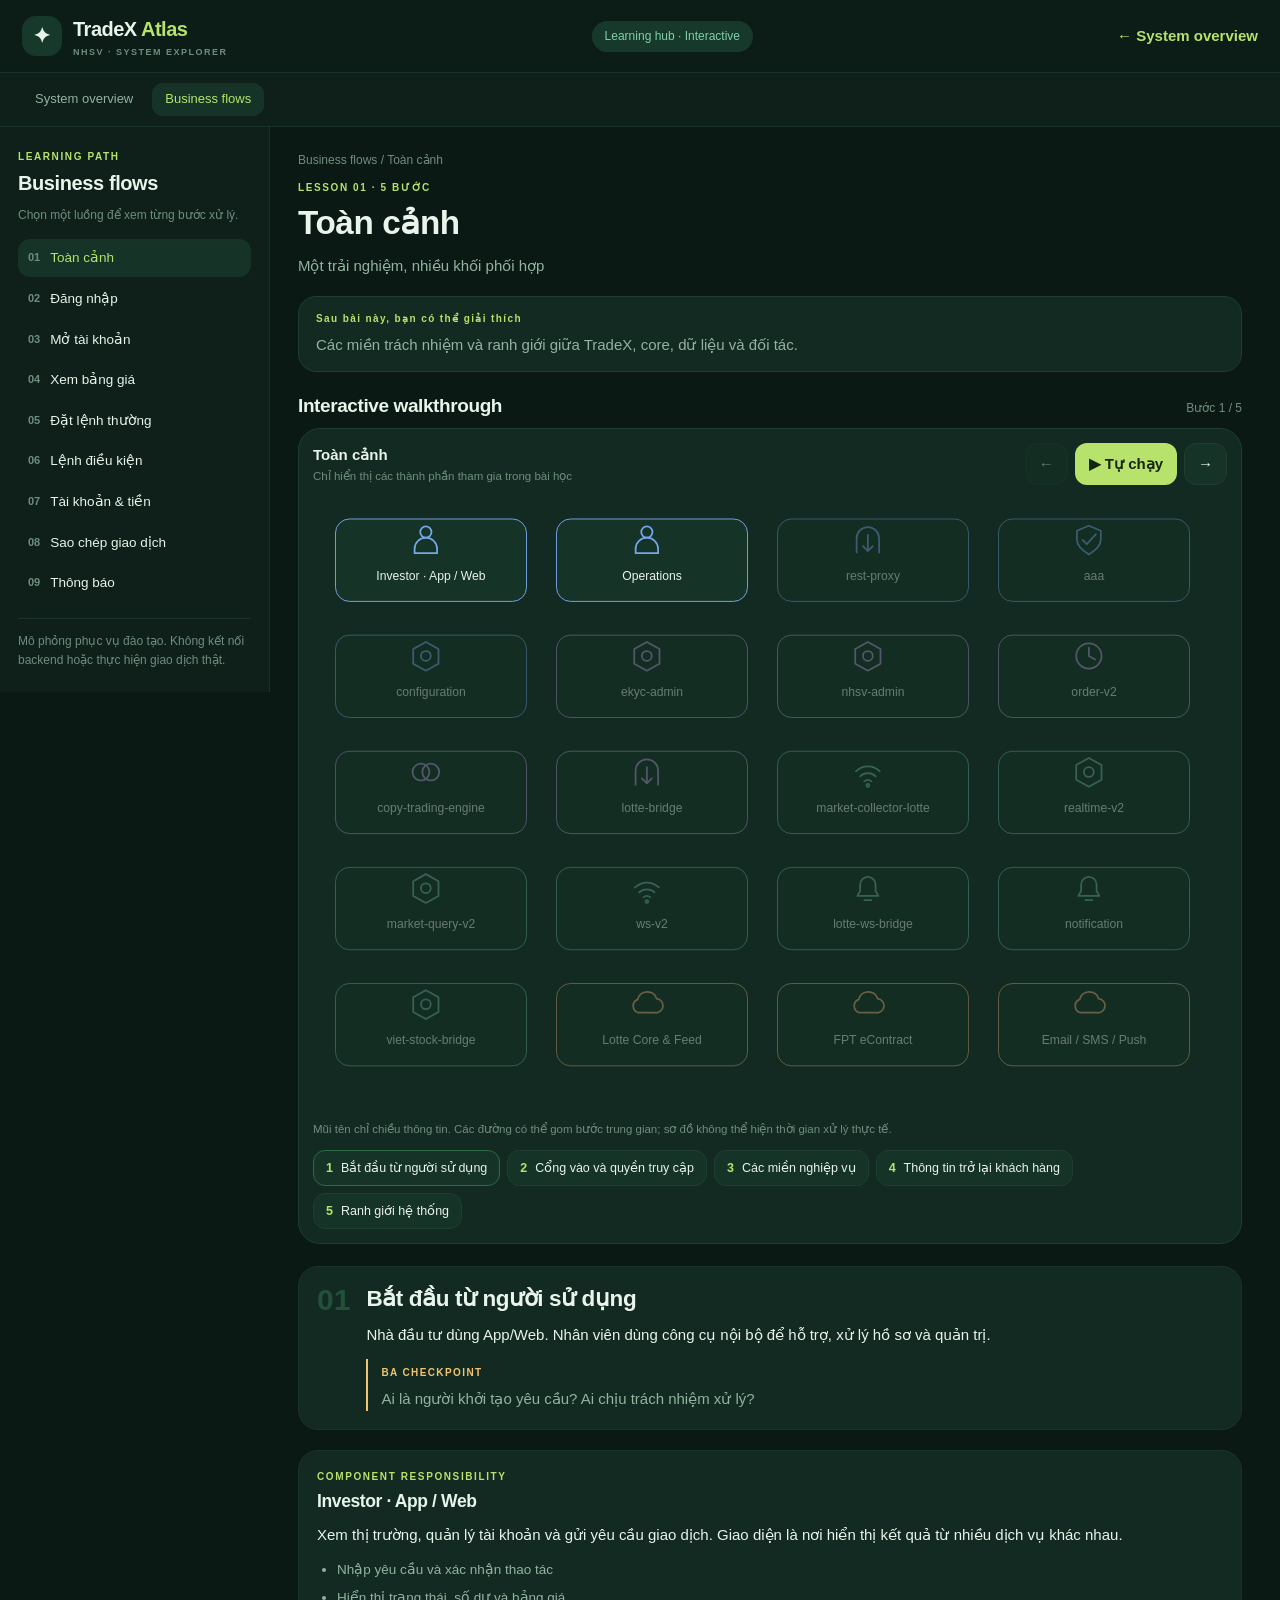
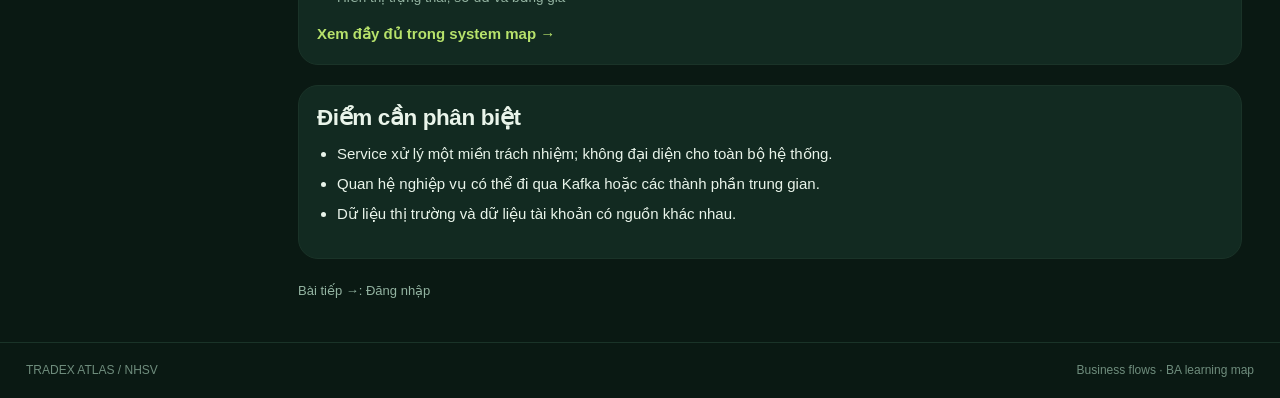
==== lessons.html @ 6ee595c9 "Remove internal source paths from public Atlas" ====
<!doctype html>
<html lang="vi"><head><meta charset="utf-8"><meta name="viewport" content="width=device-width,initial-scale=1"><meta name="description" content="Các bài học tương tác về luồng nghiệp vụ TradeX dành cho BA."><meta http-equiv="Content-Security-Policy" content="default-src 'self' data: blob:; script-src 'self'; style-src 'self' 'unsafe-inline'; connect-src 'none'; object-src 'none'; base-uri 'self'"><title>TradeX Atlas · Business flows</title><link rel="stylesheet" href="style.css?v=20260917-4"></head>
<body class="lesson-page">
<header><a class="brand" href="index.html"><span class="brand-icon" aria-hidden="true">✦</span><span>TradeX <strong>Atlas</strong><small>NHSV · SYSTEM EXPLORER</small></span></a><span class="local-badge">Learning hub · Interactive</span><a class="lesson-link" href="index.html">← System overview</a></header>
<nav class="page-nav" aria-label="Điều hướng chính"><a href="index.html">System overview</a><a href="lessons.html" aria-current="page">Business flows</a></nav>
<div class="learning-layout">
<aside class="lesson-sidebar"><p class="eyebrow">LEARNING PATH</p><h2>Business flows</h2><p class="sidebar-description">Chọn một luồng để xem từng bước xử lý.</p><nav id="lesson-nav" aria-label="Danh sách bài học"></nav><div class="sidebar-note">Mô phỏng phục vụ đào tạo. Không kết nối backend hoặc thực hiện giao dịch thật.</div></aside>
<main class="lesson-main">
<div class="lesson-breadcrumb" id="lesson-breadcrumb"></div><p class="eyebrow" id="lesson-number"></p><h1 id="lesson-title"></h1><p class="lesson-intro" id="lesson-intro"></p>
<section class="learning-goal"><strong>Sau bài này, bạn có thể giải thích</strong><p id="learning-goal"></p></section>
<div class="lesson-section-heading"><h2>Interactive walkthrough</h2><span id="lesson-progress"></span></div>
<section class="lesson-simulator"><div class="sim-toolbar"><div><strong id="sim-title"></strong><small>Chỉ hiển thị các thành phần tham gia trong bài học</small></div><div class="play-controls"><button id="lesson-prev" aria-label="Bước trước">←</button><button id="lesson-play" class="primary">▶ Tự chạy</button><button id="lesson-next" aria-label="Bước tiếp">→</button></div></div><div class="lesson-diagram" id="lesson-diagram" aria-label="Sơ đồ luồng nghiệp vụ"></div><p class="diagram-note">Mũi tên chỉ chiều thông tin. Các đường có thể gom bước trung gian; sơ đồ không thể hiện thời gian xử lý thực tế.</p><div id="lesson-steps" class="lesson-step-tabs" aria-label="Các bước xử lý"></div></section>
<section class="lesson-explanation" aria-live="polite"><span id="lesson-step-number"></span><div><h2 id="lesson-step-title"></h2><p id="lesson-step-body"></p><div class="ba-note"><span>BA CHECKPOINT</span><p id="lesson-step-question"></p></div></div></section>
<section id="lesson-component" class="lesson-component" aria-live="polite"><h3>Thành phần trong bước này</h3><p>Chọn một thành phần trên sơ đồ để xem trách nhiệm.</p></section>
<section id="market-reference" class="market-reference" hidden></section>
<section class="lesson-keypoints"><h2>Điểm cần phân biệt</h2><ul id="lesson-keypoints"></ul></section>
<div class="lesson-pagination"><a id="previous-lesson"></a><a id="next-lesson"></a></div>
</main></div><footer><span>TRADEX ATLAS / NHSV</span><span>Business flows · BA learning map</span></footer><script src="lessons.bundle.js?v=20260917-4"></script></body></html>
---- style.css ----
@charset "UTF-8";
/* TradeX Atlas — forest-island theme. Dark canvas, cute pastel props, one accent. */
:root{
 color-scheme:dark;
 --bg:#0a1913;--bg-soft:#0e2019;--panel:#122a21;--panel-2:#163327;--sea:#0e2a26;
 --line:#1f3d31;--line-soft:#1a3328;--text:#e9f4ea;--muted:#93b3a1;--dim:#6f8d7d;
 --accent:#b7e26b;--accent-ink:#14240f;--mint:#7fd0a5;--sky:#77b6e8;--warm:#f3c46f;--berry:#ef9bb4;
 --radius:18px;--shadow:0 18px 40px #02100a66;--rail:288px;--notes:372px;
}
*{box-sizing:border-box}
html,body{min-height:100%}
body{margin:0;background:var(--bg);color:var(--text);font:15px/1.6 ui-rounded,"SF Pro Rounded",-apple-system,BlinkMacSystemFont,"Segoe UI",sans-serif}
h1,h2,h3,h4{margin:0 0 10px;letter-spacing:-.4px;line-height:1.25}
h1{font-size:clamp(26px,2.6vw,38px);font-weight:700}
p{margin:0 0 12px}
ul,ol{margin:0 0 14px;padding-left:20px}li{margin-bottom:6px}
a{color:var(--accent);text-decoration:none}a:hover{text-decoration:underline}
code{font-family:ui-monospace,SFMono-Regular,Menlo,monospace;font-size:12px;color:var(--mint)}
small{font-size:12px}
button,input,select{font:inherit}
button{color:var(--text);background:var(--panel-2);border:1px solid var(--line);border-radius:12px;padding:8px 13px;cursor:pointer;transition:background .16s,border-color .16s,transform .16s}
button:hover:not(:disabled){background:#1d4131;border-color:#2f5c45}
button:disabled{opacity:.38;cursor:default}
button.primary{background:var(--accent);color:var(--accent-ink);border-color:transparent;font-weight:600}
button.primary:hover:not(:disabled){background:#c8ec84}
:focus-visible{outline:2px solid var(--accent);outline-offset:2px}
.eyebrow{color:var(--accent);font-size:10px;font-weight:700;letter-spacing:1.6px;margin:0 0 6px}
.tiny{font-size:12px;color:var(--dim)}
.live-dot{width:7px;height:7px;border-radius:50%;background:var(--accent);box-shadow:0 0 0 4px #b7e26b22;display:inline-block}

/* header */
header{display:flex;align-items:center;justify-content:space-between;gap:18px;padding:13px 22px;border-bottom:1px solid var(--line-soft);background:#0b1d16;position:sticky;top:0;z-index:40}
.brand{display:flex;align-items:center;gap:11px;color:var(--text);font-size:20px;font-weight:700;letter-spacing:-.5px}
.brand:hover{text-decoration:none}
.brand strong{color:var(--accent);font-weight:700}
.brand small{display:block;font-size:9px;letter-spacing:1.5px;color:var(--dim);font-weight:600}
.brand-icon{display:grid;place-items:center;width:40px;height:40px;border-radius:14px;background:#17392b;font-size:21px}
.page-chip{display:flex;align-items:center;gap:8px;font-size:13px;color:var(--muted);background:var(--panel);border:1px solid var(--line-soft);padding:6px 14px;border-radius:30px}
.header-actions{display:flex;align-items:center;gap:9px}
.header-actions .ghost{font-size:13px;color:var(--muted);border:1px solid var(--line);border-radius:11px;padding:7px 12px}
.header-actions .ghost:hover{color:var(--text);background:var(--panel);text-decoration:none}
.local-badge{font-size:12px;padding:6px 13px;border-radius:30px;background:#17392b;color:var(--mint)}
header button{font-size:13px}

/* three column tour */
.tour{display:grid;grid-template-columns:var(--rail) minmax(0,1fr) var(--notes);align-items:start;min-height:calc(100vh - 67px)}
.rail{position:sticky;top:67px;max-height:calc(100vh - 67px);overflow:auto;padding:20px 16px 26px;border-right:1px solid var(--line-soft);background:var(--bg-soft)}
.rail-head{display:flex;align-items:baseline;justify-content:space-between;margin-bottom:14px}
.rail-head span{font-size:11px;color:var(--dim);letter-spacing:1px}
.rail-chapter{margin-bottom:18px}
.rail-chapter h3{font-size:11px;letter-spacing:1.2px;color:var(--dim);text-transform:uppercase;margin:0 0 8px 4px}
.rail-item{display:flex;gap:11px;align-items:center;width:100%;text-align:left;background:none;border:1px solid transparent;border-radius:14px;padding:9px 10px;margin-bottom:3px}
.rail-item:hover{background:var(--panel)}
.rail-item[aria-current=page]{background:var(--panel-2);border-color:#2d6a44}
.rail-num{display:grid;place-items:center;width:28px;height:28px;flex:none;border-radius:10px;background:#16332a;color:var(--muted);font-size:12px;font-weight:700}
.rail-item[aria-current=page] .rail-num{background:var(--accent);color:var(--accent-ink)}
.rail-text b{display:block;font-size:14px;font-weight:600}
.rail-text small{color:var(--dim);font-size:11px}
.rail-note{font-size:11.5px;color:var(--dim);border-top:1px solid var(--line-soft);padding-top:14px;margin:18px 4px 0}

.stage{padding:22px 26px 40px;min-width:0}
.crumb{display:flex;gap:8px;align-items:center;font-size:12px;color:var(--muted);margin-bottom:12px}
.crumb span{color:var(--dim)}
.stage-intro{color:var(--muted);max-width:74ch;margin-bottom:18px}

/* viewport */
.viewport{position:relative;border:1px solid var(--line);border-radius:26px;background:var(--sea);overflow:hidden;box-shadow:var(--shadow)}
.viewport-top{position:absolute;inset:0 0 auto;z-index:8;display:flex;align-items:center;justify-content:space-between;gap:12px;padding:12px 14px;background:linear-gradient(#0a1913cc,#0a191300);pointer-events:none}
.viewport-top>div{display:flex;align-items:center;gap:9px;font-size:11px;letter-spacing:1.2px;color:var(--muted)}
.viewport-top strong{font-size:11px;letter-spacing:1.4px}
.viewport-top small{letter-spacing:0;color:var(--dim);text-transform:none}
.view-controls{display:flex;gap:6px;pointer-events:auto}
.view-controls button{background:#0f2a1fcc;backdrop-filter:blur(6px);font-size:13px;padding:7px 11px}
#three-host{position:relative;width:100%;height:clamp(430px,58vh,680px)}
#three-host canvas{display:block;width:100%;height:100%;cursor:grab}
#three-host canvas:active{cursor:grabbing}
.viewport.flat #three-host{display:none}
.viewport-foot{position:absolute;inset:auto 0 0;z-index:8;display:flex;align-items:center;gap:14px;padding:12px 14px;background:linear-gradient(#0a191300,#0a1913dd)}
.viewport-foot small{color:var(--muted);flex:1}
.viewport-foot b{font-size:20px;font-weight:700;color:var(--accent);font-variant-numeric:tabular-nums}

/* floating map pins */
.pin-layer{position:absolute;inset:0;pointer-events:none;z-index:6}
.pin-layer.hidden{display:none}
.pin[hidden]{display:none}
.pin{position:absolute;top:0;left:0;pointer-events:auto;display:flex;align-items:center;gap:7px;background:#0d241bef;border:1px solid #2b5741;border-radius:30px;padding:3px 10px 3px 3px;font-size:11.5px;line-height:1.3;white-space:nowrap;box-shadow:0 6px 16px #02100a66;transition:opacity .18s,transform .12s}
.pin:hover{background:#17402e;border-color:var(--accent)}
.pin i{display:grid;place-items:center;width:19px;height:19px;border-radius:50%;background:#20503a;color:var(--accent);font-style:normal;font-size:11px;font-weight:700}
.pin span{font-weight:600}
.pin small{color:var(--dim);font-size:10.5px}
.pin.dim{opacity:.62;padding:3px}
.pin.dim span,.pin.dim small{display:none}
.pin.dim:hover{opacity:1;padding:3px 10px 3px 3px}
.pin.dim:hover span{display:inline}
.pin.link{padding:2px 10px 2px 3px;font-size:11.5px;background:#16402bf2;border-color:var(--accent);color:#e6f7c9}
.pin.link i{width:17px;height:17px;font-size:11px;background:var(--accent);color:var(--accent-ink)}
.pin.link span{font-weight:500}
.pin.active i{background:var(--accent);color:var(--accent-ink)}
.pin.selected{border-color:var(--accent);background:#1d4a33;box-shadow:0 0 0 3px #b7e26b33}

/* legend + config */
.legend{display:flex;flex-wrap:wrap;gap:8px;margin:14px 0 18px}
.legend-chip{display:flex;align-items:center;gap:8px;border-radius:30px;padding:5px 13px 5px 5px;font-size:12.5px;background:var(--panel);border-color:var(--line-soft);opacity:.5}
.legend-chip i{display:grid;place-items:center;width:20px;height:20px;border-radius:50%;background:var(--tint,#2b5741);color:#0b1d16;font-style:normal;font-size:11px;font-weight:700}
.legend-chip.on{opacity:1}
.legend-chip.selected{border-color:var(--accent);box-shadow:0 0 0 2px #b7e26b2e}
.legend-group{display:flex;align-items:center;gap:8px;font-size:12.5px;color:var(--muted)}
.legend-group::before{content:"";width:9px;height:9px;border-radius:3px;background:var(--tint)}
.config{border:1px solid var(--line-soft);border-radius:20px;padding:15px 18px;background:var(--panel)}
.config h2{font-size:13px;letter-spacing:.4px;color:var(--muted);margin-bottom:12px}
.config-grid{display:flex;flex-wrap:wrap;gap:12px 26px;align-items:center}
.switch{display:flex;align-items:center;gap:9px;font-size:13px;color:var(--muted);cursor:pointer}
.switch input{appearance:none;width:38px;height:21px;border-radius:30px;background:#1e3a2d;border:1px solid var(--line);position:relative;cursor:pointer;transition:background .18s}
.switch input::after{content:"";position:absolute;top:2px;left:2px;width:15px;height:15px;border-radius:50%;background:var(--dim);transition:transform .18s,background .18s}
.switch input:checked{background:#2d6a44;border-color:#3d8557}
.switch input:checked::after{transform:translateX(17px);background:var(--accent)}
.slider{display:flex;align-items:center;gap:11px;font-size:13px;color:var(--muted)}
input[type=range]{appearance:none;width:130px;height:4px;border-radius:4px;background:#1e3a2d}
input[type=range]::-webkit-slider-thumb{appearance:none;width:15px;height:15px;border-radius:50%;background:var(--accent);cursor:pointer}
input[type=range]::-moz-range-thumb{width:15px;height:15px;border:0;border-radius:50%;background:var(--accent);cursor:pointer}
.map-caption{font-size:12px;color:var(--dim);margin:14px 2px 18px}

/* 2D fallback */
.flat-map{display:none;gap:10px;flex-wrap:wrap;padding:22px}
.viewport.flat .flat-map{display:flex}
.flat-card{display:flex;flex-direction:column;align-items:flex-start;gap:2px;width:210px;text-align:left;border-radius:16px;padding:12px 14px;background:var(--panel);opacity:.55}
.flat-card.on{opacity:1;border-color:var(--tint,var(--accent))}
.flat-card i{font-style:normal;font-size:11px;font-weight:700;color:var(--accent)}
.flat-card b{font-size:14px}
.flat-card small{color:var(--dim)}

/* notes panel */
.notes{position:sticky;top:67px;max-height:calc(100vh - 67px);display:flex;flex-direction:column;border-left:1px solid var(--line-soft);background:var(--bg-soft)}
.notes-head{display:flex;align-items:center;gap:12px;padding:18px 20px 14px}
.notes-avatar{display:grid;place-items:center;width:44px;height:44px;border-radius:16px;background:#17392b;font-size:23px}
.notes-head h2{font-size:19px;margin:0}
.note-tabs{display:flex;gap:4px;padding:0 16px;border-bottom:1px solid var(--line-soft)}
.note-tabs button{background:none;border:0;border-bottom:2px solid transparent;border-radius:0;color:var(--muted);font-size:13px;padding:9px 11px}
.note-tabs button[aria-selected=true]{color:var(--accent);border-bottom-color:var(--accent)}
.note-body{overflow:auto;padding:18px 20px 34px;font-size:14px}
.note-body h3{font-size:18px}
.note-body h4{font-size:12px;letter-spacing:1px;text-transform:uppercase;color:var(--dim);margin:18px 0 7px}
.note-body p{color:#cfe2d4}
.note-block h3{margin-top:4px}
.note-list{list-style:none;padding:0}
.note-list li{padding:9px 12px;border-radius:12px;background:var(--panel);font-size:13px;color:var(--muted)}
.note-steps{display:flex;align-items:center;gap:6px;margin-bottom:16px;flex-wrap:wrap}
.note-step{width:32px;padding:5px 0;text-align:center;font-size:12px;font-weight:700;border-radius:9px;background:var(--panel);color:var(--dim)}
.note-step.on{background:var(--accent);color:var(--accent-ink);border-color:transparent}
.note-steps-label{font-size:11px;color:var(--dim);margin-left:auto;letter-spacing:.6px}
.your-turn{border:1px solid #2f5c45;background:#132f23;border-radius:16px;padding:13px 15px;margin:16px 0}
.your-turn span{display:block;font-size:10px;letter-spacing:1.4px;color:var(--accent);font-weight:700;margin-bottom:6px}
.your-turn p{margin:0;color:#dff0e2}
.takeaway{border-top:1px solid var(--line-soft);margin-top:20px;padding-top:14px}
.takeaway span{display:block;font-size:10px;letter-spacing:1.4px;color:var(--mint);font-weight:700;margin-bottom:6px}
.takeaway p{margin:0;font-size:13px;color:var(--muted)}
.note-actions{display:flex;align-items:center;gap:10px;margin:16px 0}
.note-actions span{font-size:12px;color:var(--dim);margin-left:auto}
.note-actions button{font-size:13px}
.inspect-head{display:flex;gap:12px;align-items:flex-start;margin-bottom:14px}
.inspect-icon{display:grid;place-items:center;width:44px;height:44px;flex:none;border-radius:15px;background:var(--panel-2);color:var(--tint,var(--accent));font-size:21px;border:1px solid var(--line)}
.inspect-head small{font-size:10px;letter-spacing:1.3px;color:var(--dim);text-transform:uppercase}
.inspect-head h3{margin:2px 0 3px}
.boundary{border-left:2px solid var(--warm);padding-left:12px;color:var(--muted)!important;font-size:13px}
.relation{display:block;width:100%;text-align:left;margin-bottom:7px;padding:9px 12px;border-radius:13px;background:var(--panel)}
.relation b{display:block;font-size:13px;font-weight:600}
.relation small{color:var(--dim)}
.term{border:1px solid var(--line-soft);border-radius:14px;background:var(--panel);padding:10px 13px;margin-bottom:8px}
.term[open]{border-color:#2d6a44}
.term summary{cursor:pointer;list-style:none;display:flex;flex-direction:column;gap:3px}
.term summary::-webkit-details-marker{display:none}
.term summary b{font-size:14.5px;font-weight:600;color:var(--text)}
.term summary code{font-size:11.5px;color:var(--accent);background:#16332a;border-radius:6px;padding:1px 7px;align-self:flex-start}
.term summary span{font-size:13px;color:var(--muted)}
.term[open] summary span{color:var(--text)}
.term p{font-size:13px;margin:10px 0 8px}
.term p code{background:#16332a;border-radius:5px;padding:1px 5px;color:var(--mint)}
.check-list{list-style:none;padding:0;counter-reset:check}
.check-list li{counter-increment:check}
.check-list button{display:block;width:100%;text-align:left;padding:10px 13px;border-radius:13px;background:var(--panel);margin-bottom:7px}
.check-list b{display:block;font-size:13px}
.check-list b::before{content:counter(check) ". ";color:var(--accent)}
.check-list small{color:var(--dim)}
.partner-logo-card{display:grid;place-items:center;min-height:90px;margin:4px 0 14px;padding:14px;border:1px solid var(--line);border-radius:16px;background:#f7faf8}
.partner-logo-card img{display:block;max-width:100%;max-height:112px;object-fit:contain}

/* shared blocks */
.sources{border:1px solid var(--line-soft);border-radius:18px;background:var(--panel);padding:2px 18px;margin-bottom:18px}
.sources summary{cursor:pointer;padding:13px 0;font-size:13px;color:var(--muted)}
.source-grid{display:grid;grid-template-columns:repeat(auto-fit,minmax(230px,1fr));gap:20px;padding:6px 0 18px}
.source-grid h3{font-size:13px;color:var(--accent)}
.source-grid p{font-size:12.5px;color:var(--dim)}
footer{display:flex;justify-content:space-between;gap:16px;flex-wrap:wrap;padding:18px 26px;border-top:1px solid var(--line-soft);color:var(--dim);font-size:12px}
.no-script{padding:26px;color:var(--warm)}

/* lesson reader (lessons.html) */
.page-nav{display:flex;gap:6px;padding:10px 22px;border-bottom:1px solid var(--line-soft);background:var(--bg-soft)}
.page-nav a{font-size:13px;color:var(--muted);padding:6px 13px;border-radius:11px}
.page-nav a[aria-current=page]{background:var(--panel-2);color:var(--accent)}
.learning-layout{display:grid;grid-template-columns:270px minmax(0,1fr);gap:0;align-items:start}
.lesson-sidebar{position:sticky;top:67px;max-height:calc(100vh - 67px);overflow:auto;padding:22px 18px;border-right:1px solid var(--line-soft);background:var(--bg-soft)}
.lesson-sidebar h2{font-size:20px}
.sidebar-description,.sidebar-note{font-size:12px;color:var(--dim)}
.sidebar-note{border-top:1px solid var(--line-soft);padding-top:13px;margin-top:16px}
#lesson-nav{display:flex;flex-direction:column;gap:3px;margin:14px 0}
#lesson-nav a{display:flex;gap:10px;align-items:center;font-size:13.5px;color:var(--text);padding:8px 10px;border-radius:12px}
#lesson-nav a:hover{background:var(--panel);text-decoration:none}
#lesson-nav a[aria-current=page]{background:var(--panel-2);color:var(--accent)}
#lesson-nav span{font-size:11px;color:var(--dim);font-weight:700}
.lesson-main{padding:24px 28px 40px;max-width:1000px}
.lesson-breadcrumb{font-size:12px;color:var(--dim);margin-bottom:10px}
.lesson-intro{color:var(--muted);margin-bottom:18px}
.learning-goal{border:1px solid var(--line);border-radius:18px;background:var(--panel);padding:14px 17px;margin-bottom:22px}
.learning-goal strong{display:block;font-size:10px;letter-spacing:1.4px;color:var(--accent);margin-bottom:6px}
.learning-goal p{margin:0;color:var(--muted)}
.lesson-section-heading{display:flex;align-items:baseline;justify-content:space-between;gap:14px;margin-bottom:10px}
.lesson-section-heading h2{font-size:19px;margin:0}
.lesson-section-heading span{font-size:12px;color:var(--dim)}
.lesson-simulator{border:1px solid var(--line);border-radius:22px;background:var(--panel);padding:14px;margin-bottom:22px}
.sim-toolbar{display:flex;justify-content:space-between;align-items:center;gap:14px;margin-bottom:12px}
.sim-toolbar small{display:block;color:var(--dim);font-size:11.5px}
.play-controls{display:flex;gap:7px}
.lesson-diagram{overflow:auto;padding:6px 0}
.lesson-diagram svg{width:100%;height:auto}
.lesson-diagram text{fill:var(--text);font-size:13px;font-family:inherit}
.lesson-node rect{fill:var(--panel-2)}
.lesson-node.inactive{opacity:.4}
.lesson-node:hover rect{fill:#1d4131}
.lesson-edge{stroke:var(--accent);stroke-width:2.2;fill:none}
.diagram-note{font-size:11.5px;color:var(--dim)}
.lesson-step-tabs{display:flex;flex-wrap:wrap;gap:7px;margin-top:10px}
.lesson-step-tabs button{display:flex;gap:8px;align-items:center;font-size:12.5px;padding:7px 12px;border-radius:12px}
.lesson-step-tabs button span{color:var(--accent);font-weight:700}
.lesson-step-tabs button[aria-current=step]{background:var(--panel-2);border-color:#2d6a44}
.lesson-explanation{display:flex;gap:16px;border:1px solid var(--line-soft);border-radius:20px;background:var(--panel);padding:18px;margin-bottom:20px}
.lesson-explanation>span{font-size:30px;font-weight:700;color:#23503b;line-height:1}
.ba-note{border-left:2px solid var(--warm);padding-left:13px;margin-top:12px}
.ba-note span{font-size:10px;letter-spacing:1.4px;color:var(--warm);font-weight:700}
.ba-note p{margin:4px 0 0;color:var(--muted)}
.lesson-component,.lesson-keypoints{border:1px solid var(--line-soft);border-radius:20px;background:var(--panel);padding:18px;margin-bottom:20px}
.lesson-component ul{color:var(--muted);font-size:13.5px}
.lesson-link{display:inline-block;font-weight:600}
.lesson-pagination{display:flex;justify-content:space-between;gap:14px;margin-top:22px}
.lesson-pagination a{font-size:13px;color:var(--muted)}

/* market lesson — domain data components, deliberately separate from service nodes */
.market-map{display:grid;gap:12px;min-width:760px;padding:2px}
.market-lane{border:1px solid var(--line-soft);border-radius:18px;background:#0e211a;padding:12px}
.market-lane>header{position:static;display:flex;align-items:center;justify-content:space-between;padding:0 0 10px;border:0;background:none}
.market-lane>header strong{display:block;font-size:13px;color:var(--text)}
.market-lane>header small{display:block;font-size:10.5px;color:var(--dim);font-weight:400}
.market-lane>header>span{display:grid;place-items:center;width:25px;height:25px;border-radius:9px;background:#1b3b2e;color:var(--accent);font-size:11px;font-weight:700}
.market-card-grid{display:grid;grid-template-columns:repeat(5,minmax(132px,1fr));gap:8px}
.market-lane:nth-child(2) .market-card-grid{grid-template-columns:repeat(4,minmax(150px,1fr))}
.market-lane:nth-child(3) .market-card-grid{grid-template-columns:repeat(4,minmax(150px,1fr))}
.market-term-card{display:flex;align-items:center;gap:9px;min-height:64px;text-align:left;padding:8px 10px;border-radius:15px;background:#163027}
.market-term-card.active{opacity:1;border-color:#b7e26b;box-shadow:0 0 0 2px #b7e26b18,0 8px 24px #020f0966;transform:translateY(-1px)}
.market-term-card.inactive{opacity:.43;filter:saturate(.55)}
.market-term-card:hover{opacity:1;filter:none}
.market-term-icon{display:grid;place-items:center;width:38px;height:38px;flex:none;border-radius:13px;background:#f1f7de;color:#14240f;font-size:20px;box-shadow:inset 0 -2px 0 #bdd189}
.market-term-card:nth-child(3n+2) .market-term-icon{background:#e1f2ff;box-shadow:inset 0 -2px 0 #a8cde5}
.market-term-card:nth-child(3n) .market-term-icon{background:#ffe8ef;box-shadow:inset 0 -2px 0 #e9b6c7}
.market-term-card strong{display:block;font-size:12px;line-height:1.25}
.market-term-card small{display:block;margin-top:3px;color:var(--muted);font-size:10px;line-height:1.25}
.market-relations{display:flex;align-items:center;flex-wrap:wrap;gap:7px;border:1px dashed #2b5943;border-radius:16px;background:#11281f;padding:11px}
.market-relations>.eyebrow{width:100%;margin-bottom:1px}
.market-relation{display:flex;align-items:center;gap:7px;border-radius:30px;background:#18372a;padding:5px 9px;font-size:11px}
.market-relation span{font-weight:600}
.market-relation b{color:var(--accent)}
.market-relation small{border-left:1px solid #315743;padding-left:7px;color:var(--muted)}
.market-component-head{display:flex;align-items:center;gap:13px;margin-bottom:10px}
.market-component-head h3{margin:0;font-size:23px}
.market-component-icon{display:grid;place-items:center;width:58px;height:58px;flex:none;border-radius:19px;background:#f1f7de;color:#14240f;font-size:29px;box-shadow:inset 0 -3px 0 #bdd189}
.market-business-name{margin:2px 0 0;color:var(--mint);font-weight:600}
.system-names{display:flex;flex-wrap:wrap;gap:7px;margin:13px 0}
.system-name{display:flex;align-items:center;gap:7px;max-width:100%;border:1px solid #2a513f;border-radius:10px;background:#0d221a;padding:6px 9px}
.system-name small{color:var(--dim);font-size:9px;letter-spacing:.7px;text-transform:uppercase}
.system-name code{overflow-wrap:anywhere;color:#c8ec84}
.market-reference{border:1px solid var(--line-soft);border-radius:22px;background:var(--panel);padding:18px;margin-bottom:20px}
.market-reference[hidden]{display:none}
.market-reference-head{display:flex;justify-content:space-between;align-items:flex-start;gap:18px;margin-bottom:15px}
.market-reference-head p{color:var(--muted);margin-bottom:0}
.market-count{display:grid;place-items:center;width:52px;height:52px;flex:none;border-radius:18px;background:#e1f2ff;color:#163247;font-size:22px;font-weight:800;box-shadow:inset 0 -3px 0 #a8cde5}
.pipeline-context{border:1px solid #315642;border-radius:17px;background:#10271e;padding:13px;margin-bottom:16px}
.pipeline-context .pipeline-ingest,.pipeline-context .pipeline-branches>div>div{display:flex;align-items:center;flex-wrap:wrap;gap:7px;margin:7px 0}
.pipeline-context .pipeline-ingest span,.pipeline-context .pipeline-branches span{border-radius:10px;background:#1a392c;padding:5px 8px;font:600 10.5px/1.2 ui-monospace,SFMono-Regular,Menlo,monospace;color:var(--mint)}
.pipeline-context b{color:var(--accent)}
.pipeline-branches{display:grid;grid-template-columns:1fr 1fr;gap:8px;margin:10px 0}
.pipeline-branches>div{border-left:2px solid #315642;padding:7px 10px;background:#0d2119;border-radius:0 12px 12px 0}
.pipeline-branches em{font-size:9px;font-style:normal;font-weight:700;letter-spacing:1px;color:var(--warm)}
.pipeline-context>small{display:block;color:var(--dim);line-height:1.5}
.market-table-wrap{overflow:auto;border:1px solid var(--line-soft);border-radius:16px}
.market-table{width:100%;min-width:900px;border-collapse:collapse;font-size:12px;line-height:1.45}
.market-table th{position:sticky;top:0;z-index:1;text-align:left;background:#19382b;color:var(--muted);padding:10px;border-bottom:1px solid #315642;font-size:10px;letter-spacing:.5px;text-transform:uppercase}
.market-table td{vertical-align:top;padding:10px;border-bottom:1px solid var(--line-soft);color:var(--muted)}
.market-table tbody tr:last-child td{border-bottom:0}
.market-table tbody tr:hover{background:#173127}
.market-table td:nth-child(1){width:18%}.market-table td:nth-child(2){width:18%;color:var(--text);font-weight:600}.market-table td:nth-child(3){width:35%}.market-table td:nth-child(4){width:29%}
.market-table td>button{display:flex;align-items:center;gap:8px;border:0;background:none;padding:0;color:var(--text);text-align:left}
.market-table td>button:hover{background:none;color:var(--accent)}
.market-table td>button span{font-size:18px}
.system-names.compact{display:grid;margin:0}
.system-names.compact .system-name{display:grid;grid-template-columns:auto minmax(0,1fr);padding:4px 7px}
.system-names.compact code{font-size:10px}

@media (max-width:1400px){
 .tour{grid-template-columns:var(--rail) minmax(0,1fr)}
 .notes{position:static;max-height:none;grid-column:1/-1;border-left:0;border-top:1px solid var(--line-soft)}
 .note-body{max-height:none}
}
@media (max-width:1000px){
 .tour{grid-template-columns:1fr}
 .rail{position:static;max-height:none;border-right:0;border-bottom:1px solid var(--line-soft)}
 .rail-chapter{display:flex;flex-wrap:wrap;gap:6px}
 .rail-chapter h3{width:100%}
 .rail-item{width:auto}
 .learning-layout{grid-template-columns:1fr}
 .lesson-sidebar{position:static;max-height:none;border-right:0;border-bottom:1px solid var(--line-soft)}
 .stage,.lesson-main{padding:18px 16px 32px}
 header{flex-wrap:wrap;gap:10px}
 .page-chip{order:3;width:100%;justify-content:center}
}
@media (max-width:640px){
 .sim-toolbar{align-items:flex-start;flex-direction:column}
 .play-controls{width:100%}.play-controls button{flex:1}
 .lesson-explanation{align-items:flex-start}
 .market-reference{padding:14px}
 .market-reference-head{align-items:center}
 .pipeline-branches{grid-template-columns:1fr}
}
@media (prefers-reduced-motion:reduce){*{animation:none!important;transition:none!important}}
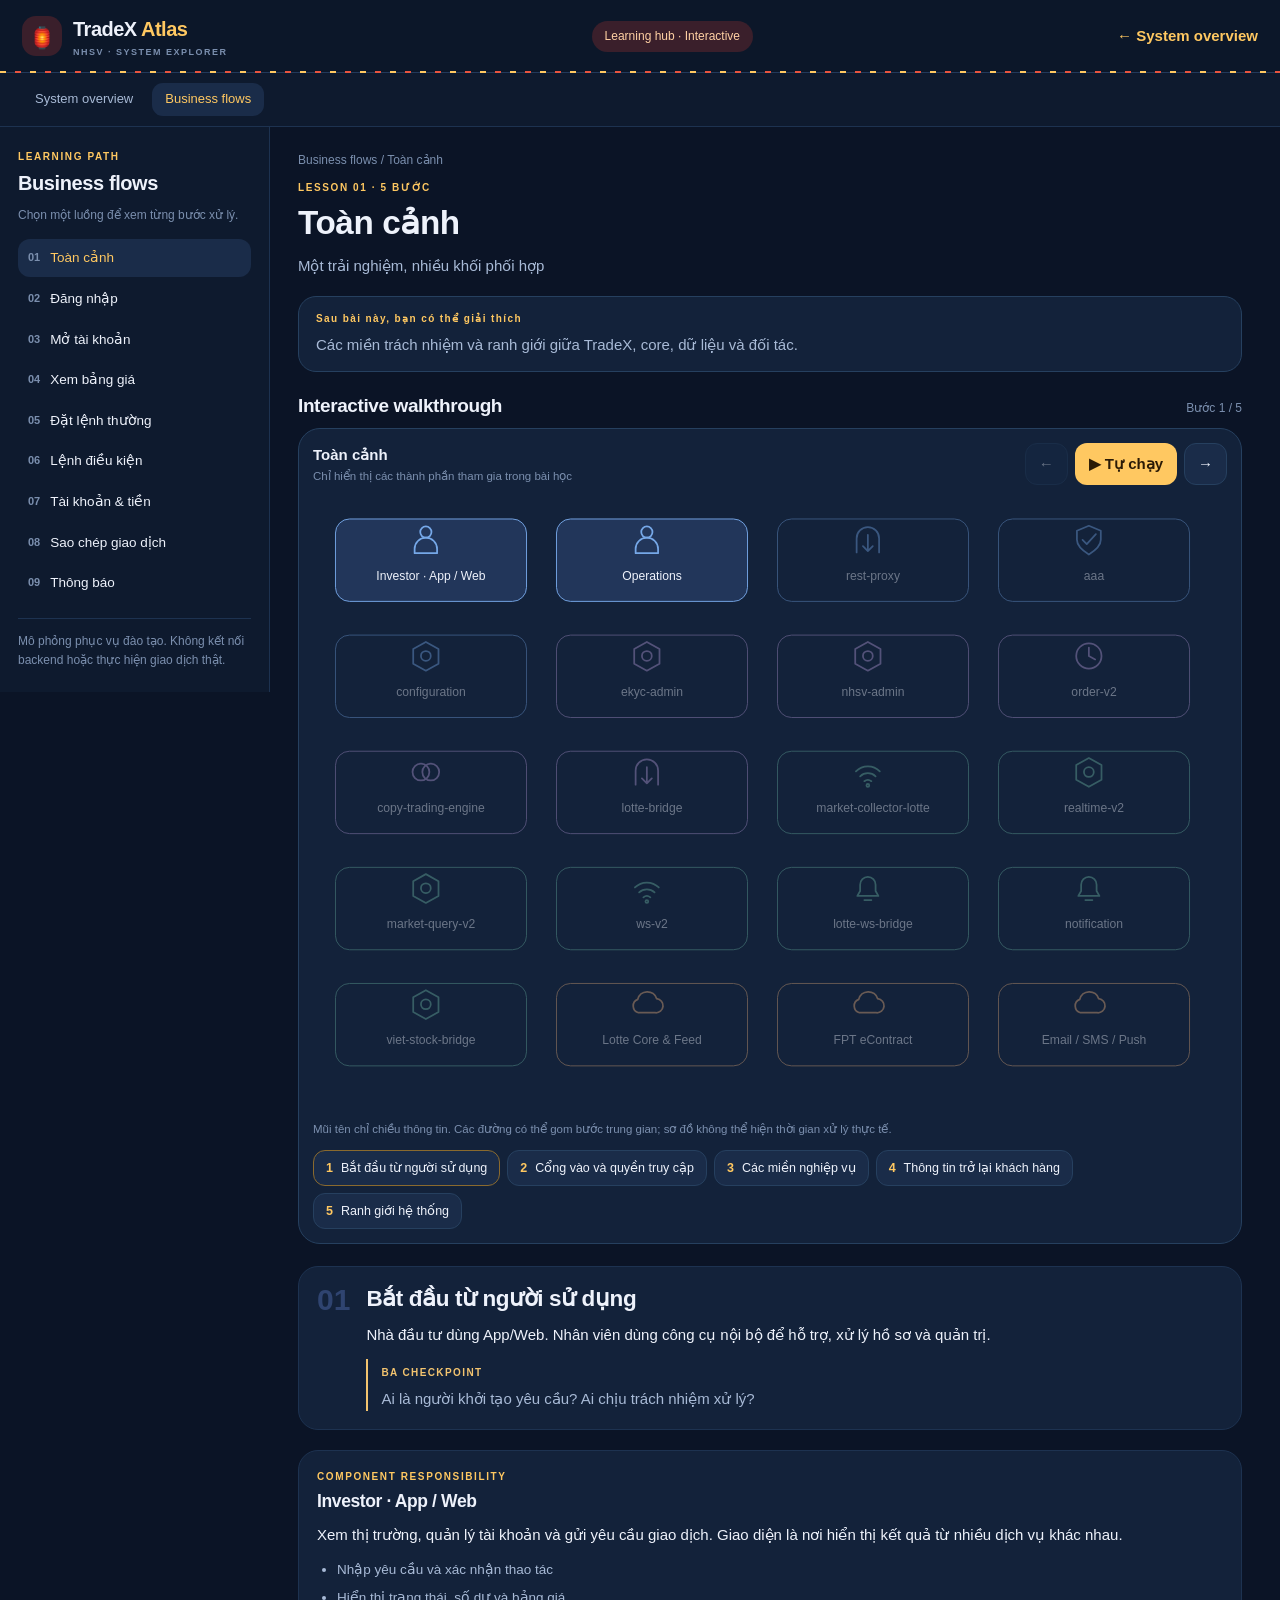
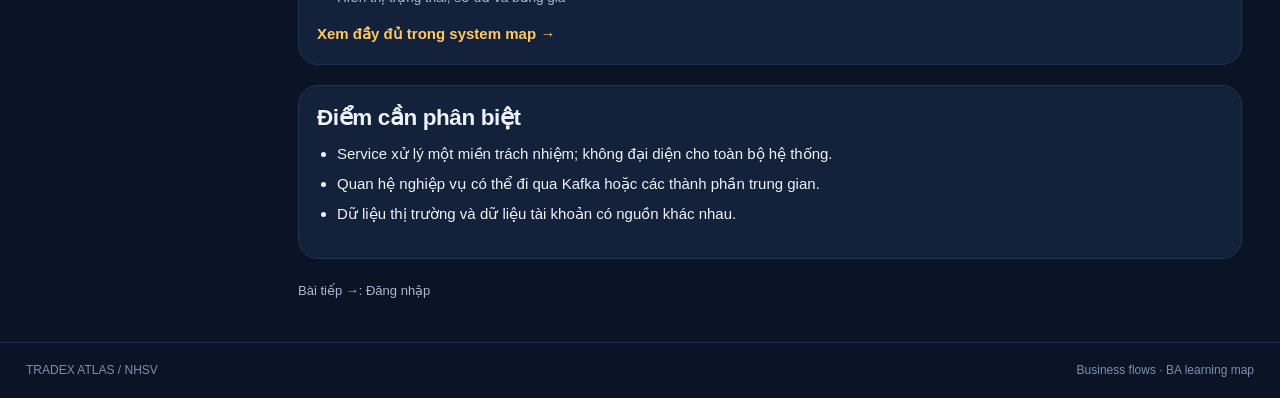
==== commit f6125ac1: "Add Mid-Autumn skin toggled from the header Lanterns on bamboo poles, star lanterns, mooncake tray a" ====
--- a/lessons.html
+++ b/lessons.html
@@ -1,5 +1,5 @@
 <!doctype html>
-<html lang="vi"><head><meta charset="utf-8"><meta name="viewport" content="width=device-width,initial-scale=1"><meta name="description" content="Các bài học tương tác về luồng nghiệp vụ TradeX dành cho BA."><meta http-equiv="Content-Security-Policy" content="default-src 'self' data: blob:; script-src 'self'; style-src 'self' 'unsafe-inline'; connect-src 'none'; object-src 'none'; base-uri 'self'"><title>TradeX Atlas · Business flows</title><link rel="stylesheet" href="style.css?v=20260917-4"></head>
+<html lang="vi"><head><meta charset="utf-8"><meta name="viewport" content="width=device-width,initial-scale=1"><meta name="description" content="Các bài học tương tác về luồng nghiệp vụ TradeX."><meta http-equiv="Content-Security-Policy" content="default-src 'self' data: blob:; script-src 'self'; style-src 'self' 'unsafe-inline'; connect-src 'none'; object-src 'none'; base-uri 'self'"><title>TradeX Atlas · Business flows</title><link rel="stylesheet" href="style.css?v=20260917-8"></head>
 <body class="lesson-page">
 <header><a class="brand" href="index.html"><span class="brand-icon" aria-hidden="true">✦</span><span>TradeX <strong>Atlas</strong><small>NHSV · SYSTEM EXPLORER</small></span></a><span class="local-badge">Learning hub · Interactive</span><a class="lesson-link" href="index.html">← System overview</a></header>
 <nav class="page-nav" aria-label="Điều hướng chính"><a href="index.html">System overview</a><a href="lessons.html" aria-current="page">Business flows</a></nav>
@@ -15,4 +15,4 @@
 <section id="market-reference" class="market-reference" hidden></section>
 <section class="lesson-keypoints"><h2>Điểm cần phân biệt</h2><ul id="lesson-keypoints"></ul></section>
 <div class="lesson-pagination"><a id="previous-lesson"></a><a id="next-lesson"></a></div>
-</main></div><footer><span>TRADEX ATLAS / NHSV</span><span>Business flows · BA learning map</span></footer><script src="lessons.bundle.js?v=20260917-4"></script></body></html>
+</main></div><footer><span>TRADEX ATLAS / NHSV</span><span>Business flows · BA learning map</span></footer><script src="lessons.bundle.js?v=20260917-8"></script></body></html>
--- a/style.css
+++ b/style.css
@@ -83,7 +83,7 @@
 .pin-layer{position:absolute;inset:0;pointer-events:none;z-index:6}
 .pin-layer.hidden{display:none}
 .pin[hidden]{display:none}
-.pin{position:absolute;top:0;left:0;pointer-events:auto;display:flex;align-items:center;gap:7px;background:#0d241bef;border:1px solid #2b5741;border-radius:30px;padding:3px 10px 3px 3px;font-size:11.5px;line-height:1.3;white-space:nowrap;box-shadow:0 6px 16px #02100a66;transition:opacity .18s,transform .12s}
+.pin{position:absolute;top:0;left:0;pointer-events:auto;display:flex;align-items:center;gap:7px;background:#092019df;border:1px solid #3a7a59;border-radius:30px;padding:3px 10px 3px 3px;font-size:11.5px;line-height:1.3;white-space:nowrap;box-shadow:0 6px 16px #02100a55;backdrop-filter:blur(5px);transition:opacity .18s,transform .12s,background .18s}
 .pin:hover{background:#17402e;border-color:var(--accent)}
 .pin i{display:grid;place-items:center;width:19px;height:19px;border-radius:50%;background:#20503a;color:var(--accent);font-style:normal;font-size:11px;font-weight:700}
 .pin span{font-weight:600}
@@ -92,9 +92,12 @@
 .pin.dim span,.pin.dim small{display:none}
 .pin.dim:hover{opacity:1;padding:3px 10px 3px 3px}
 .pin.dim:hover span{display:inline}
-.pin.link{padding:2px 10px 2px 3px;font-size:11.5px;background:#16402bf2;border-color:var(--accent);color:#e6f7c9}
+.pin.node::after{content:"";position:absolute;left:17px;top:100%;width:1px;height:9px;background:linear-gradient(#65b789,transparent);pointer-events:none}
+.pin.link{padding:2px;font-size:11.5px;background:#173c2bcc;border-color:var(--accent);color:#e6f7c9}
 .pin.link i{width:17px;height:17px;font-size:11px;background:var(--accent);color:var(--accent-ink)}
-.pin.link span{font-weight:500}
+.pin.link span{display:none;font-weight:500}
+.pin.link:hover,.pin.link:focus-visible{padding:2px 10px 2px 3px;background:#16402bf2}
+.pin.link:hover span,.pin.link:focus-visible span{display:inline}
 .pin.active i{background:var(--accent);color:var(--accent-ink)}
 .pin.selected{border-color:var(--accent);background:#1d4a33;box-shadow:0 0 0 3px #b7e26b33}
 
@@ -329,3 +332,45 @@
  .pipeline-branches{grid-template-columns:1fr}
 }
 @media (prefers-reduced-motion:reduce){*{animation:none!important;transition:none!important}}
+
+/* ─── Skin Trung thu ────────────────────────────────────────────────────────
+   Bật bằng nút 🏮 trên header; trạng thái nhớ theo trình duyệt.
+   Chỉ đổi màu và vài chi tiết trang trí, không đụng bố cục. */
+.festival-toggle{font-size:13px}
+.festival-toggle[aria-pressed=true]{background:#3a2a12;border-color:#8a6a2e;color:#ffd98a}
+body.midautumn{
+ --bg:#0b1426;--bg-soft:#0e1a2e;--panel:#13223a;--panel-2:#1a2c49;--sea:#111d33;
+ --line:#26405f;--line-soft:#1d3250;--text:#eef2fb;--muted:#a8bad6;--dim:#7b8fae;
+ --accent:#ffc861;--accent-ink:#2a1a06;--mint:#f6c98a;--warm:#f3c46f;
+}
+body.midautumn header{background:#0c1729;border-bottom-color:#22395a}
+/* dây đèn nhỏ chạy dọc mép dưới header */
+body.midautumn header::after{content:"";position:absolute;left:0;right:0;bottom:-1px;height:2px;
+ background:repeating-linear-gradient(90deg,#ffc861 0 6px,transparent 6px 15px,#e8543f 15px 21px,transparent 21px 30px)}
+body.midautumn header{position:sticky}
+body.midautumn .brand-icon{background:#3a1f2b;font-size:0}
+body.midautumn .brand-icon::after{content:"🏮";font-size:21px}
+body.midautumn .local-badge,body.midautumn .notes-avatar{background:#3a1f2b;color:#ffd0a3}
+body.midautumn .rail-num,body.midautumn .note-step,body.midautumn .term summary code,
+body.midautumn .term p code,body.midautumn .pin i{background:#1b2c47}
+body.midautumn button:hover:not(:disabled){background:#24395c;border-color:#3a5580}
+body.midautumn .rail-item[aria-current=page],body.midautumn .term[open],
+body.midautumn .lesson-step-tabs button[aria-current=step]{border-color:#8a6a2e}
+body.midautumn .your-turn{background:#1a2742;border-color:#3a5580}
+body.midautumn .switch input,body.midautumn input[type=range]{background:#23375a;border-color:#2c4970}
+body.midautumn .switch input:checked{background:#8a6a2e;border-color:#a8813a}
+body.midautumn button.primary:hover:not(:disabled){background:#ffd98a}
+body.midautumn .live-dot{box-shadow:0 0 0 4px #ffc86122}
+body.midautumn .legend-chip.selected,body.midautumn .pin.selected{box-shadow:0 0 0 3px #ffc86133}
+body.midautumn .pin{background:#10203aef;border-color:#35507a}
+body.midautumn .pin:hover{background:#1c3054;border-color:var(--accent)}
+body.midautumn .pin.selected{background:#2a4373}
+body.midautumn .pin.link{background:#2d2411f2;color:#ffe6bd}
+body.midautumn .viewport-top{background:linear-gradient(#0b1426cc,#0b142600)}
+body.midautumn .viewport-foot{background:linear-gradient(#0b142600,#0b1426dd)}
+body.midautumn .view-controls button{background:#12203acc}
+/* sơ đồ SVG ở trang đọc chi tiết: CSS thắng thuộc tính fill viết thẳng trong thẻ */
+body.midautumn .lesson-node rect{fill:#13223a}
+body.midautumn .lesson-node.active rect{fill:#22365a}
+body.midautumn #lesson-arrow path{fill:var(--accent)}
+body.midautumn .lesson-explanation>span{color:#2f4470}
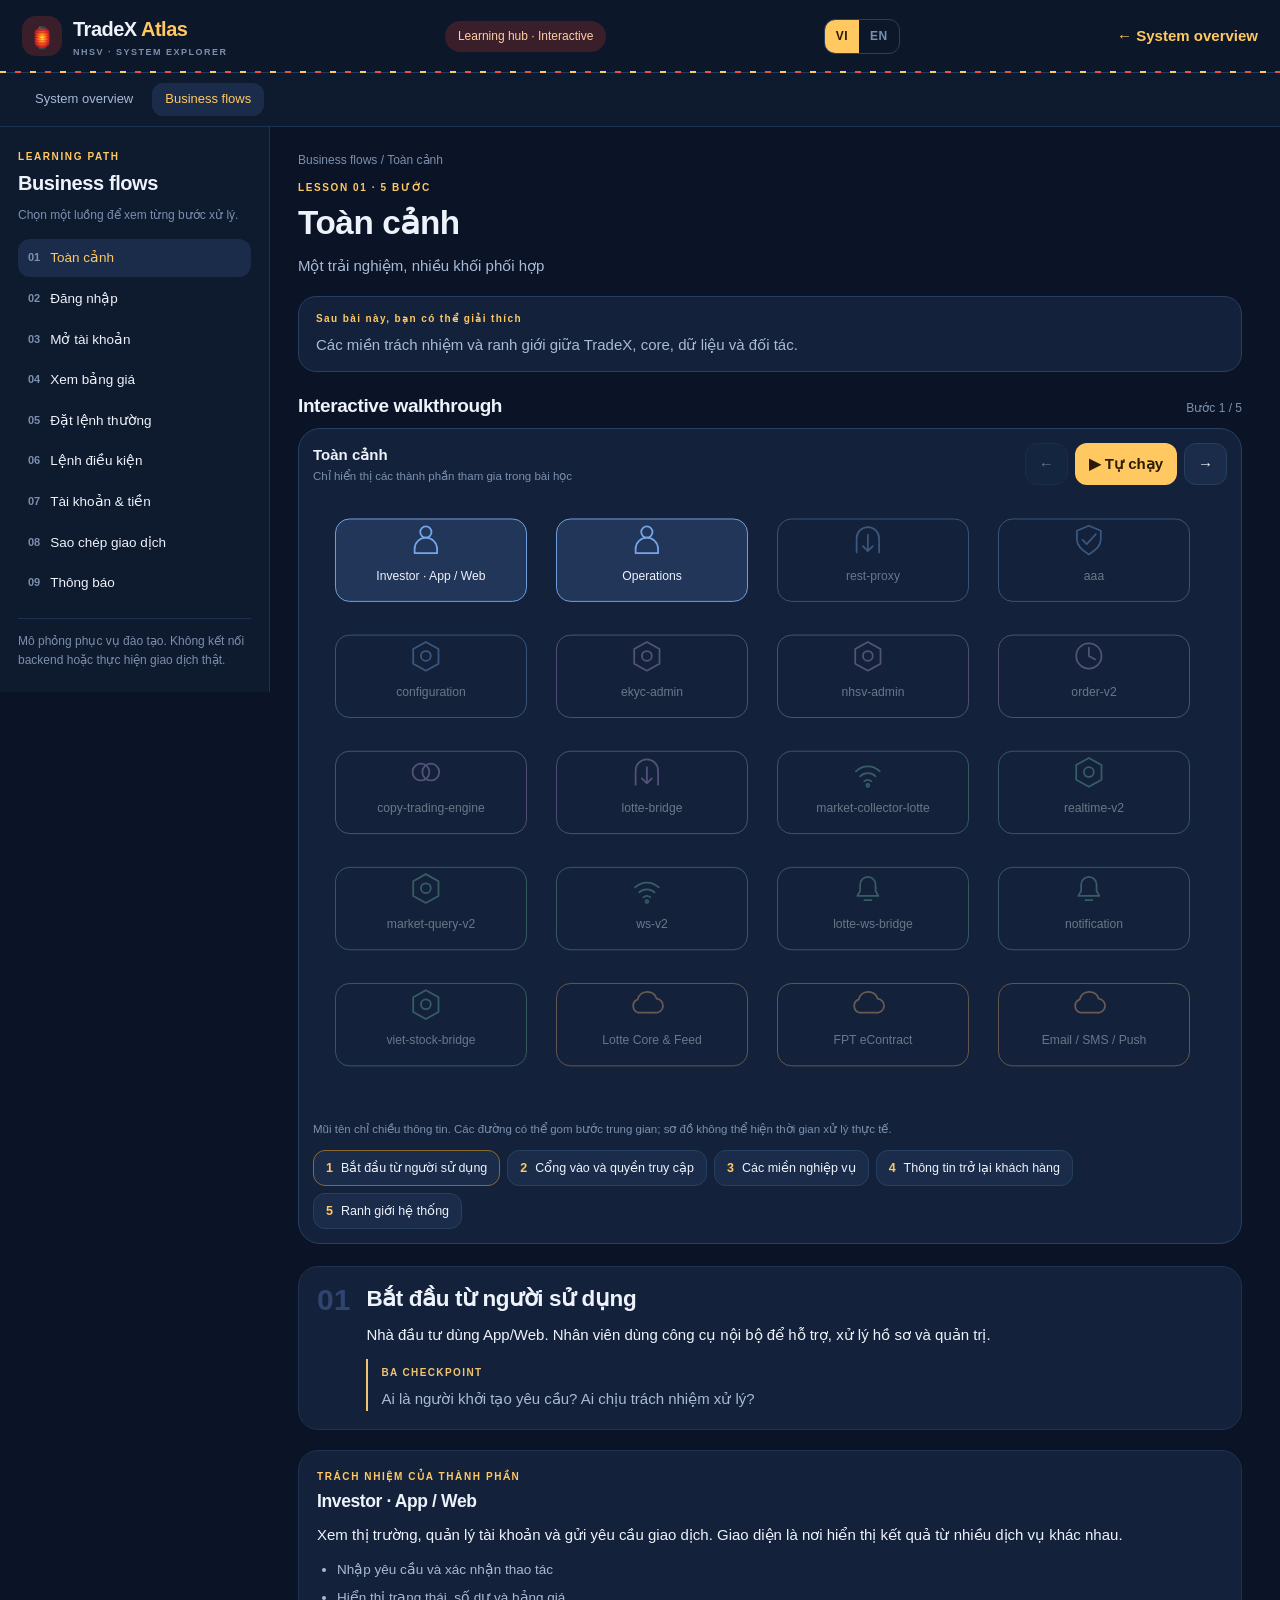
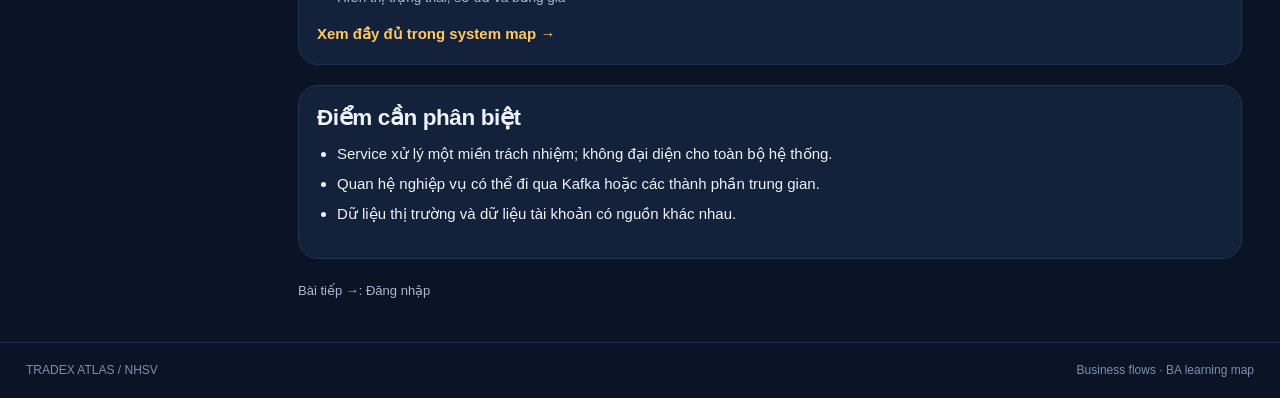
==== commit b1f5c2f4: "Add an English option alongside Vietnamese A VI / EN switch in the header stores the choice per brow" ====
--- a/lessons.html
+++ b/lessons.html
@@ -1,18 +1,18 @@
 <!doctype html>
-<html lang="vi"><head><meta charset="utf-8"><meta name="viewport" content="width=device-width,initial-scale=1"><meta name="description" content="Các bài học tương tác về luồng nghiệp vụ TradeX."><meta http-equiv="Content-Security-Policy" content="default-src 'self' data: blob:; script-src 'self'; style-src 'self' 'unsafe-inline'; connect-src 'none'; object-src 'none'; base-uri 'self'"><title>TradeX Atlas · Business flows</title><link rel="stylesheet" href="style.css?v=20260917-8"></head>
+<html lang="vi"><head><meta charset="utf-8"><meta name="viewport" content="width=device-width,initial-scale=1"><meta name="description" content="Các bài học tương tác về luồng nghiệp vụ TradeX."><meta http-equiv="Content-Security-Policy" content="default-src 'self' data: blob:; script-src 'self'; style-src 'self' 'unsafe-inline'; connect-src 'none'; object-src 'none'; base-uri 'self'"><title>TradeX Atlas · Business flows</title><link rel="stylesheet" href="style.css?v=20260918-1"></head>
 <body class="lesson-page">
-<header><a class="brand" href="index.html"><span class="brand-icon" aria-hidden="true">✦</span><span>TradeX <strong>Atlas</strong><small>NHSV · SYSTEM EXPLORER</small></span></a><span class="local-badge">Learning hub · Interactive</span><a class="lesson-link" href="index.html">← System overview</a></header>
+<header><a class="brand" href="index.html"><span class="brand-icon" aria-hidden="true">✦</span><span>TradeX <strong>Atlas</strong><small>NHSV · SYSTEM EXPLORER</small></span></a><span class="local-badge" data-i18n="lessonBadge">Learning hub · Interactive</span><div class="lang-switch" id="lang-switch"><button data-lang="vi">VI</button><button data-lang="en">EN</button></div><a class="lesson-link" href="index.html" data-i18n="backToMap">← System overview</a></header>
 <nav class="page-nav" aria-label="Điều hướng chính"><a href="index.html">System overview</a><a href="lessons.html" aria-current="page">Business flows</a></nav>
 <div class="learning-layout">
-<aside class="lesson-sidebar"><p class="eyebrow">LEARNING PATH</p><h2>Business flows</h2><p class="sidebar-description">Chọn một luồng để xem từng bước xử lý.</p><nav id="lesson-nav" aria-label="Danh sách bài học"></nav><div class="sidebar-note">Mô phỏng phục vụ đào tạo. Không kết nối backend hoặc thực hiện giao dịch thật.</div></aside>
+<aside class="lesson-sidebar"><p class="eyebrow">LEARNING PATH</p><h2>Business flows</h2><p class="sidebar-description" data-i18n="lessonSidebarNote">Chọn một luồng để xem từng bước xử lý.</p><nav id="lesson-nav" aria-label="Danh sách bài học"></nav><div class="sidebar-note" data-i18n="lessonSidebarFoot">Mô phỏng phục vụ đào tạo. Không kết nối backend hoặc thực hiện giao dịch thật.</div></aside>
 <main class="lesson-main">
 <div class="lesson-breadcrumb" id="lesson-breadcrumb"></div><p class="eyebrow" id="lesson-number"></p><h1 id="lesson-title"></h1><p class="lesson-intro" id="lesson-intro"></p>
-<section class="learning-goal"><strong>Sau bài này, bạn có thể giải thích</strong><p id="learning-goal"></p></section>
-<div class="lesson-section-heading"><h2>Interactive walkthrough</h2><span id="lesson-progress"></span></div>
-<section class="lesson-simulator"><div class="sim-toolbar"><div><strong id="sim-title"></strong><small>Chỉ hiển thị các thành phần tham gia trong bài học</small></div><div class="play-controls"><button id="lesson-prev" aria-label="Bước trước">←</button><button id="lesson-play" class="primary">▶ Tự chạy</button><button id="lesson-next" aria-label="Bước tiếp">→</button></div></div><div class="lesson-diagram" id="lesson-diagram" aria-label="Sơ đồ luồng nghiệp vụ"></div><p class="diagram-note">Mũi tên chỉ chiều thông tin. Các đường có thể gom bước trung gian; sơ đồ không thể hiện thời gian xử lý thực tế.</p><div id="lesson-steps" class="lesson-step-tabs" aria-label="Các bước xử lý"></div></section>
-<section class="lesson-explanation" aria-live="polite"><span id="lesson-step-number"></span><div><h2 id="lesson-step-title"></h2><p id="lesson-step-body"></p><div class="ba-note"><span>BA CHECKPOINT</span><p id="lesson-step-question"></p></div></div></section>
-<section id="lesson-component" class="lesson-component" aria-live="polite"><h3>Thành phần trong bước này</h3><p>Chọn một thành phần trên sơ đồ để xem trách nhiệm.</p></section>
+<section class="learning-goal"><strong data-i18n="lessonGoalLabel">Sau bài này, bạn có thể giải thích</strong><p id="learning-goal"></p></section>
+<div class="lesson-section-heading"><h2 data-i18n="lessonWalkthrough">Interactive walkthrough</h2><span id="lesson-progress"></span></div>
+<section class="lesson-simulator"><div class="sim-toolbar"><div><strong id="sim-title"></strong><small data-i18n="lessonSimNote">Chỉ hiển thị các thành phần tham gia trong bài học</small></div><div class="play-controls"><button id="lesson-prev" aria-label="Bước trước">←</button><button id="lesson-play" class="primary" data-i18n="lessonAutoplay">▶ Tự chạy</button><button id="lesson-next" aria-label="Bước tiếp">→</button></div></div><div class="lesson-diagram" id="lesson-diagram" aria-label="Sơ đồ luồng nghiệp vụ"></div><p class="diagram-note" data-i18n="lessonDiagramNote">Mũi tên chỉ chiều thông tin. Các đường có thể gom bước trung gian; sơ đồ không thể hiện thời gian xử lý thực tế.</p><div id="lesson-steps" class="lesson-step-tabs" aria-label="Các bước xử lý"></div></section>
+<section class="lesson-explanation" aria-live="polite"><span id="lesson-step-number"></span><div><h2 id="lesson-step-title"></h2><p id="lesson-step-body"></p><div class="ba-note"><span data-i18n="lessonCheckpoint">BA CHECKPOINT</span><p id="lesson-step-question"></p></div></div></section>
+<section id="lesson-component" class="lesson-component" aria-live="polite"><h3 data-i18n="lessonComponentTitle">Thành phần trong bước này</h3><p data-i18n="lessonComponentBody">Chọn một thành phần trên sơ đồ để xem trách nhiệm.</p></section>
 <section id="market-reference" class="market-reference" hidden></section>
-<section class="lesson-keypoints"><h2>Điểm cần phân biệt</h2><ul id="lesson-keypoints"></ul></section>
+<section class="lesson-keypoints"><h2 data-i18n="lessonKeyPoints">Điểm cần phân biệt</h2><ul id="lesson-keypoints"></ul></section>
 <div class="lesson-pagination"><a id="previous-lesson"></a><a id="next-lesson"></a></div>
-</main></div><footer><span>TRADEX ATLAS / NHSV</span><span>Business flows · BA learning map</span></footer><script src="lessons.bundle.js?v=20260917-8"></script></body></html>
+</main></div><footer><span>TRADEX ATLAS / NHSV</span><span data-i18n="lessonFooter">Business flows · BA learning map</span></footer><script src="lessons.bundle.js?v=20260918-1"></script></body></html>
--- a/style.css
+++ b/style.css
@@ -374,3 +374,8 @@
 body.midautumn .lesson-node.active rect{fill:#22365a}
 body.midautumn #lesson-arrow path{fill:var(--accent)}
 body.midautumn .lesson-explanation>span{color:#2f4470}
+/* Công tắc ngôn ngữ VI / EN */
+.lang-switch{display:flex;border:1px solid var(--line);border-radius:11px;overflow:hidden}
+.lang-switch button{border:0;border-radius:0;background:none;font-size:12px;font-weight:700;letter-spacing:.5px;padding:7px 11px;color:var(--dim)}
+.lang-switch button:hover:not([aria-pressed=true]){background:var(--panel);color:var(--text)}
+.lang-switch button[aria-pressed=true]{background:var(--accent);color:var(--accent-ink)}
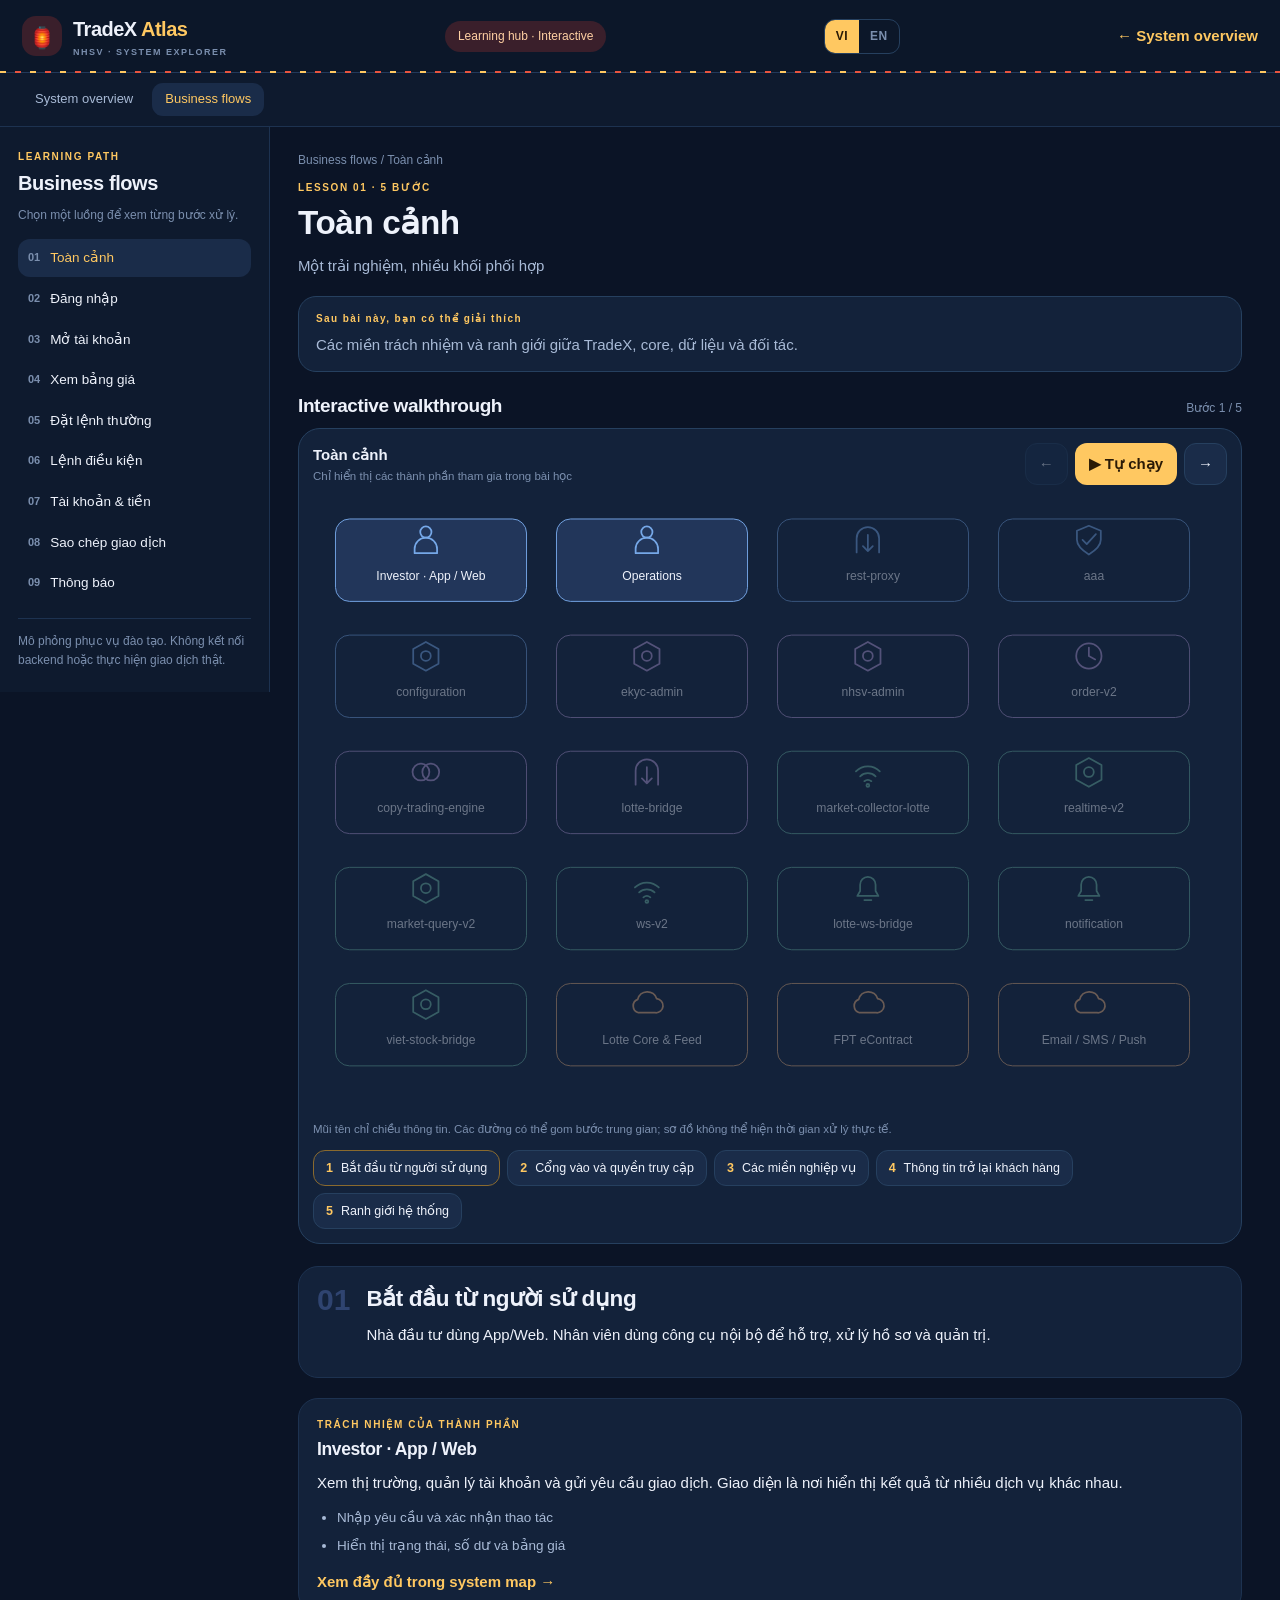
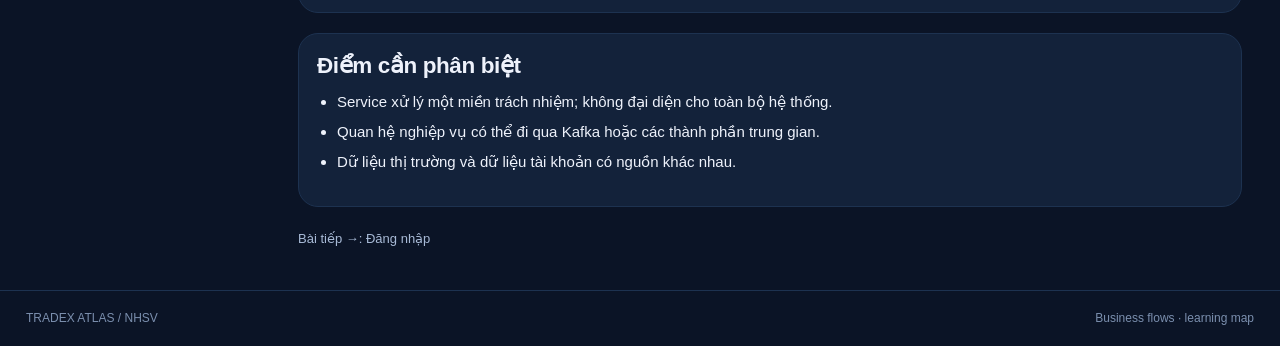
==== commit 5fe3c08c: "Batch the scenery and add a light graphics mode Trees, rocks, flowers and the floating lanterns are " ====
--- a/lessons.html
+++ b/lessons.html
@@ -1,5 +1,5 @@
 <!doctype html>
-<html lang="vi"><head><meta charset="utf-8"><meta name="viewport" content="width=device-width,initial-scale=1"><meta name="description" content="Các bài học tương tác về luồng nghiệp vụ TradeX."><meta http-equiv="Content-Security-Policy" content="default-src 'self' data: blob:; script-src 'self'; style-src 'self' 'unsafe-inline'; connect-src 'none'; object-src 'none'; base-uri 'self'"><title>TradeX Atlas · Business flows</title><link rel="stylesheet" href="style.css?v=20260918-1"></head>
+<html lang="vi"><head><meta charset="utf-8"><meta name="viewport" content="width=device-width,initial-scale=1"><meta name="description" content="Các bài học tương tác về luồng nghiệp vụ TradeX."><meta http-equiv="Content-Security-Policy" content="default-src 'self' data: blob:; script-src 'self'; style-src 'self' 'unsafe-inline'; connect-src 'none'; object-src 'none'; base-uri 'self'"><title>TradeX Atlas · Business flows</title><link rel="stylesheet" href="style.css?v=20260918-2"></head>
 <body class="lesson-page">
 <header><a class="brand" href="index.html"><span class="brand-icon" aria-hidden="true">✦</span><span>TradeX <strong>Atlas</strong><small>NHSV · SYSTEM EXPLORER</small></span></a><span class="local-badge" data-i18n="lessonBadge">Learning hub · Interactive</span><div class="lang-switch" id="lang-switch"><button data-lang="vi">VI</button><button data-lang="en">EN</button></div><a class="lesson-link" href="index.html" data-i18n="backToMap">← System overview</a></header>
 <nav class="page-nav" aria-label="Điều hướng chính"><a href="index.html">System overview</a><a href="lessons.html" aria-current="page">Business flows</a></nav>
@@ -10,9 +10,9 @@
 <section class="learning-goal"><strong data-i18n="lessonGoalLabel">Sau bài này, bạn có thể giải thích</strong><p id="learning-goal"></p></section>
 <div class="lesson-section-heading"><h2 data-i18n="lessonWalkthrough">Interactive walkthrough</h2><span id="lesson-progress"></span></div>
 <section class="lesson-simulator"><div class="sim-toolbar"><div><strong id="sim-title"></strong><small data-i18n="lessonSimNote">Chỉ hiển thị các thành phần tham gia trong bài học</small></div><div class="play-controls"><button id="lesson-prev" aria-label="Bước trước">←</button><button id="lesson-play" class="primary" data-i18n="lessonAutoplay">▶ Tự chạy</button><button id="lesson-next" aria-label="Bước tiếp">→</button></div></div><div class="lesson-diagram" id="lesson-diagram" aria-label="Sơ đồ luồng nghiệp vụ"></div><p class="diagram-note" data-i18n="lessonDiagramNote">Mũi tên chỉ chiều thông tin. Các đường có thể gom bước trung gian; sơ đồ không thể hiện thời gian xử lý thực tế.</p><div id="lesson-steps" class="lesson-step-tabs" aria-label="Các bước xử lý"></div></section>
-<section class="lesson-explanation" aria-live="polite"><span id="lesson-step-number"></span><div><h2 id="lesson-step-title"></h2><p id="lesson-step-body"></p><div class="ba-note"><span data-i18n="lessonCheckpoint">BA CHECKPOINT</span><p id="lesson-step-question"></p></div></div></section>
+<section class="lesson-explanation" aria-live="polite"><span id="lesson-step-number"></span><div><h2 id="lesson-step-title"></h2><p id="lesson-step-body"></p></div></section>
 <section id="lesson-component" class="lesson-component" aria-live="polite"><h3 data-i18n="lessonComponentTitle">Thành phần trong bước này</h3><p data-i18n="lessonComponentBody">Chọn một thành phần trên sơ đồ để xem trách nhiệm.</p></section>
 <section id="market-reference" class="market-reference" hidden></section>
 <section class="lesson-keypoints"><h2 data-i18n="lessonKeyPoints">Điểm cần phân biệt</h2><ul id="lesson-keypoints"></ul></section>
 <div class="lesson-pagination"><a id="previous-lesson"></a><a id="next-lesson"></a></div>
-</main></div><footer><span>TRADEX ATLAS / NHSV</span><span data-i18n="lessonFooter">Business flows · BA learning map</span></footer><script src="lessons.bundle.js?v=20260918-1"></script></body></html>
+</main></div><footer><span>TRADEX ATLAS / NHSV</span><span data-i18n="lessonFooter">Business flows · learning map</span></footer><script src="lessons.bundle.js?v=20260918-2"></script></body></html>
--- a/style.css
+++ b/style.css
@@ -178,12 +178,6 @@
 .term[open] summary span{color:var(--text)}
 .term p{font-size:13px;margin:10px 0 8px}
 .term p code{background:#16332a;border-radius:5px;padding:1px 5px;color:var(--mint)}
-.check-list{list-style:none;padding:0;counter-reset:check}
-.check-list li{counter-increment:check}
-.check-list button{display:block;width:100%;text-align:left;padding:10px 13px;border-radius:13px;background:var(--panel);margin-bottom:7px}
-.check-list b{display:block;font-size:13px}
-.check-list b::before{content:counter(check) ". ";color:var(--accent)}
-.check-list small{color:var(--dim)}
 .partner-logo-card{display:grid;place-items:center;min-height:90px;margin:4px 0 14px;padding:14px;border:1px solid var(--line);border-radius:16px;background:#f7faf8}
 .partner-logo-card img{display:block;max-width:100%;max-height:112px;object-fit:contain}
 
@@ -237,9 +231,6 @@
 .lesson-step-tabs button[aria-current=step]{background:var(--panel-2);border-color:#2d6a44}
 .lesson-explanation{display:flex;gap:16px;border:1px solid var(--line-soft);border-radius:20px;background:var(--panel);padding:18px;margin-bottom:20px}
 .lesson-explanation>span{font-size:30px;font-weight:700;color:#23503b;line-height:1}
-.ba-note{border-left:2px solid var(--warm);padding-left:13px;margin-top:12px}
-.ba-note span{font-size:10px;letter-spacing:1.4px;color:var(--warm);font-weight:700}
-.ba-note p{margin:4px 0 0;color:var(--muted)}
 .lesson-component,.lesson-keypoints{border:1px solid var(--line-soft);border-radius:20px;background:var(--panel);padding:18px;margin-bottom:20px}
 .lesson-component ul{color:var(--muted);font-size:13.5px}
 .lesson-link{display:inline-block;font-weight:600}
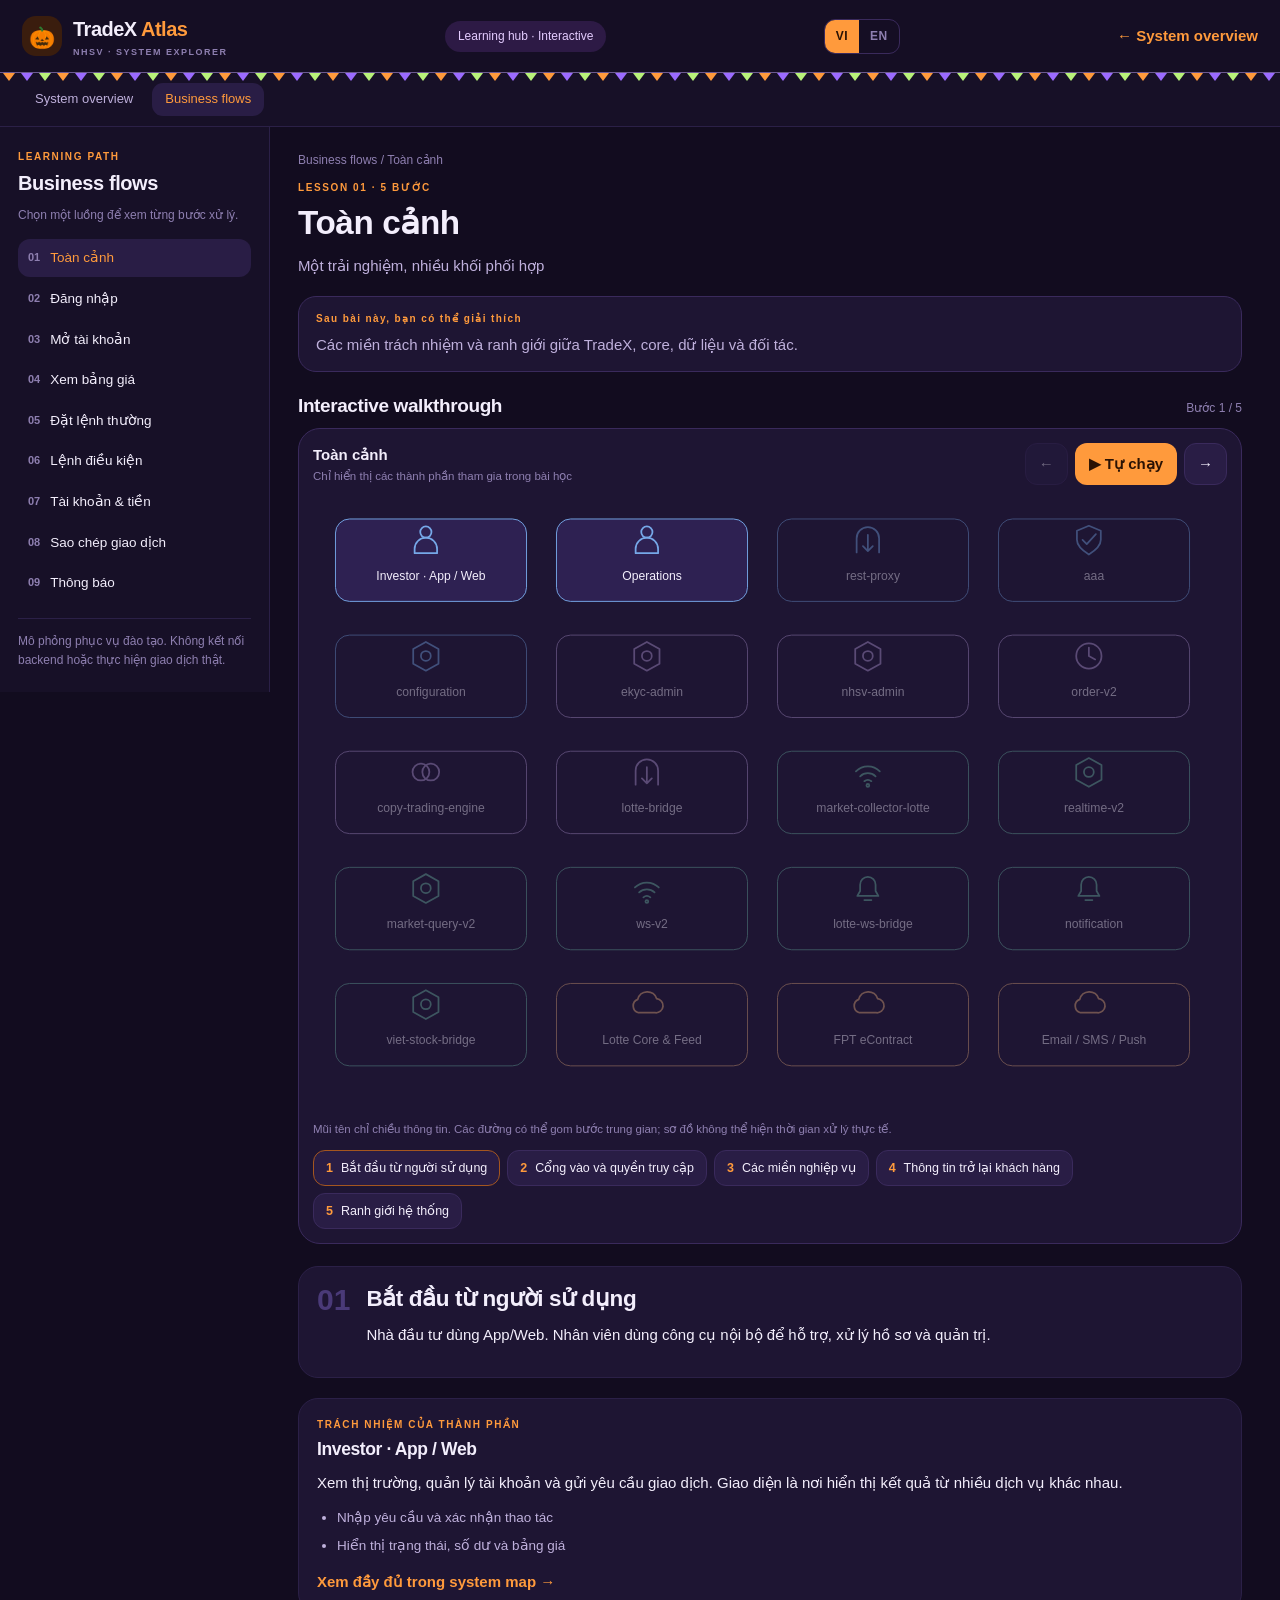
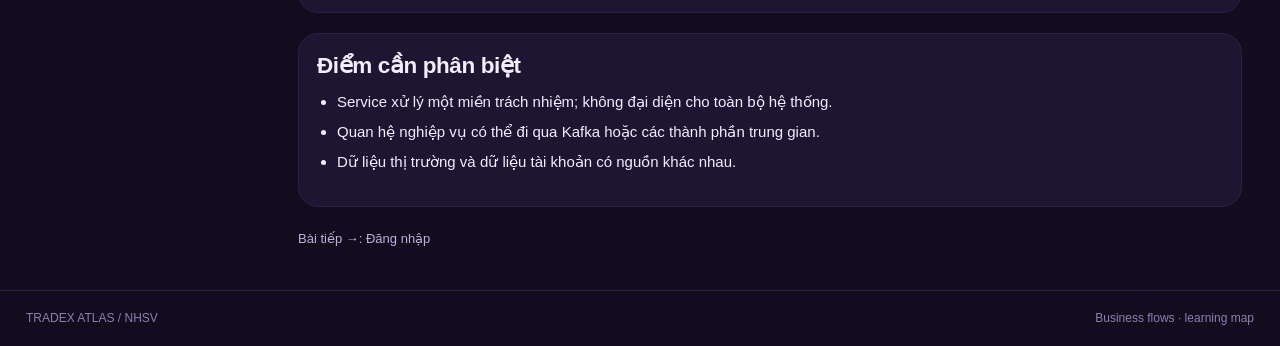
==== commit 4e9e864d: "Swap the Mid-Autumn skin for Halloween The festive toggle now dresses the archipelago for Halloween:" ====
--- a/lessons.html
+++ b/lessons.html
@@ -1,5 +1,5 @@
 <!doctype html>
-<html lang="vi"><head><meta charset="utf-8"><meta name="viewport" content="width=device-width,initial-scale=1"><meta name="description" content="Các bài học tương tác về luồng nghiệp vụ TradeX."><meta http-equiv="Content-Security-Policy" content="default-src 'self' data: blob:; script-src 'self'; style-src 'self' 'unsafe-inline'; connect-src 'none'; object-src 'none'; base-uri 'self'"><title>TradeX Atlas · Business flows</title><link rel="stylesheet" href="style.css?v=20260918-2"></head>
+<html lang="vi"><head><meta charset="utf-8"><meta name="viewport" content="width=device-width,initial-scale=1"><meta name="description" content="Các bài học tương tác về luồng nghiệp vụ TradeX."><meta http-equiv="Content-Security-Policy" content="default-src 'self' data: blob:; script-src 'self'; style-src 'self' 'unsafe-inline'; connect-src 'none'; object-src 'none'; base-uri 'self'"><title>TradeX Atlas · Business flows</title><link rel="stylesheet" href="style.css?v=20260926-1"></head>
 <body class="lesson-page">
 <header><a class="brand" href="index.html"><span class="brand-icon" aria-hidden="true">✦</span><span>TradeX <strong>Atlas</strong><small>NHSV · SYSTEM EXPLORER</small></span></a><span class="local-badge" data-i18n="lessonBadge">Learning hub · Interactive</span><div class="lang-switch" id="lang-switch"><button data-lang="vi">VI</button><button data-lang="en">EN</button></div><a class="lesson-link" href="index.html" data-i18n="backToMap">← System overview</a></header>
 <nav class="page-nav" aria-label="Điều hướng chính"><a href="index.html">System overview</a><a href="lessons.html" aria-current="page">Business flows</a></nav>
@@ -15,4 +15,4 @@
 <section id="market-reference" class="market-reference" hidden></section>
 <section class="lesson-keypoints"><h2 data-i18n="lessonKeyPoints">Điểm cần phân biệt</h2><ul id="lesson-keypoints"></ul></section>
 <div class="lesson-pagination"><a id="previous-lesson"></a><a id="next-lesson"></a></div>
-</main></div><footer><span>TRADEX ATLAS / NHSV</span><span data-i18n="lessonFooter">Business flows · learning map</span></footer><script src="lessons.bundle.js?v=20260918-2"></script></body></html>
+</main></div><footer><span>TRADEX ATLAS / NHSV</span><span data-i18n="lessonFooter">Business flows · learning map</span></footer><script src="lessons.bundle.js?v=20260926-1"></script></body></html>
--- a/style.css
+++ b/style.css
@@ -324,47 +324,46 @@
 }
 @media (prefers-reduced-motion:reduce){*{animation:none!important;transition:none!important}}
 
-/* ─── Skin Trung thu ────────────────────────────────────────────────────────
-   Bật bằng nút 🏮 trên header; trạng thái nhớ theo trình duyệt.
+/* ─── Skin Halloween ────────────────────────────────────────────────────────
+   Bật bằng nút 🎃 trên header; trạng thái nhớ theo trình duyệt.
    Chỉ đổi màu và vài chi tiết trang trí, không đụng bố cục. */
 .festival-toggle{font-size:13px}
-.festival-toggle[aria-pressed=true]{background:#3a2a12;border-color:#8a6a2e;color:#ffd98a}
-body.midautumn{
- --bg:#0b1426;--bg-soft:#0e1a2e;--panel:#13223a;--panel-2:#1a2c49;--sea:#111d33;
- --line:#26405f;--line-soft:#1d3250;--text:#eef2fb;--muted:#a8bad6;--dim:#7b8fae;
- --accent:#ffc861;--accent-ink:#2a1a06;--mint:#f6c98a;--warm:#f3c46f;
-}
-body.midautumn header{background:#0c1729;border-bottom-color:#22395a}
-/* dây đèn nhỏ chạy dọc mép dưới header */
-body.midautumn header::after{content:"";position:absolute;left:0;right:0;bottom:-1px;height:2px;
- background:repeating-linear-gradient(90deg,#ffc861 0 6px,transparent 6px 15px,#e8543f 15px 21px,transparent 21px 30px)}
-body.midautumn header{position:sticky}
-body.midautumn .brand-icon{background:#3a1f2b;font-size:0}
-body.midautumn .brand-icon::after{content:"🏮";font-size:21px}
-body.midautumn .local-badge,body.midautumn .notes-avatar{background:#3a1f2b;color:#ffd0a3}
-body.midautumn .rail-num,body.midautumn .note-step,body.midautumn .term summary code,
-body.midautumn .term p code,body.midautumn .pin i{background:#1b2c47}
-body.midautumn button:hover:not(:disabled){background:#24395c;border-color:#3a5580}
-body.midautumn .rail-item[aria-current=page],body.midautumn .term[open],
-body.midautumn .lesson-step-tabs button[aria-current=step]{border-color:#8a6a2e}
-body.midautumn .your-turn{background:#1a2742;border-color:#3a5580}
-body.midautumn .switch input,body.midautumn input[type=range]{background:#23375a;border-color:#2c4970}
-body.midautumn .switch input:checked{background:#8a6a2e;border-color:#a8813a}
-body.midautumn button.primary:hover:not(:disabled){background:#ffd98a}
-body.midautumn .live-dot{box-shadow:0 0 0 4px #ffc86122}
-body.midautumn .legend-chip.selected,body.midautumn .pin.selected{box-shadow:0 0 0 3px #ffc86133}
-body.midautumn .pin{background:#10203aef;border-color:#35507a}
-body.midautumn .pin:hover{background:#1c3054;border-color:var(--accent)}
-body.midautumn .pin.selected{background:#2a4373}
-body.midautumn .pin.link{background:#2d2411f2;color:#ffe6bd}
-body.midautumn .viewport-top{background:linear-gradient(#0b1426cc,#0b142600)}
-body.midautumn .viewport-foot{background:linear-gradient(#0b142600,#0b1426dd)}
-body.midautumn .view-controls button{background:#12203acc}
+.festival-toggle[aria-pressed=true]{background:#3a1d0e;border-color:#a4561f;color:#ffc27a}
+body.halloween{
+ --bg:#120c1f;--bg-soft:#171027;--panel:#1e1533;--panel-2:#291d45;--sea:#170f2a;
+ --line:#3a2a5c;--line-soft:#2b2047;--text:#f3eefc;--muted:#bfb0dc;--dim:#8e7fb0;
+ --accent:#ff9a3c;--accent-ink:#2a1204;--mint:#b8f27a;--warm:#ffb45c;
+}
+body.halloween header{background:#150e24;border-bottom-color:#33255a;position:sticky}
+/* dây cờ đuôi nheo cam – tím – xanh ma treo dọc mép dưới header */
+body.halloween header::after{content:"";position:absolute;left:0;right:0;bottom:-9px;height:9px;pointer-events:none;
+ background:url("data:image/svg+xml,%3Csvg xmlns='http://www.w3.org/2000/svg' width='54' height='9'%3E%3Cpath d='M0 .5h54' stroke='%236b5a8f'/%3E%3Cpath d='M3 1h12l-6 8z' fill='%23ff9a3c'/%3E%3Cpath d='M21 1h12l-6 8z' fill='%239b6bff'/%3E%3Cpath d='M39 1h12l-6 8z' fill='%23b8f27a'/%3E%3C/svg%3E") repeat-x}
+body.halloween .brand-icon{background:#3a1d0e;font-size:0}
+body.halloween .brand-icon::after{content:"🎃";font-size:21px}
+body.halloween .local-badge,body.halloween .notes-avatar{background:#2d1a45;color:#e4ccff}
+body.halloween .rail-num,body.halloween .note-step,body.halloween .term summary code,
+body.halloween .term p code,body.halloween .pin i{background:#2a1e45}
+body.halloween button:hover:not(:disabled){background:#2e2150;border-color:#4d3a7c}
+body.halloween .rail-item[aria-current=page],body.halloween .term[open],
+body.halloween .lesson-step-tabs button[aria-current=step]{border-color:#a4561f}
+body.halloween .your-turn{background:#231840;border-color:#4d3a7c}
+body.halloween .switch input,body.halloween input[type=range]{background:#2b1f4a;border-color:#3d2d66}
+body.halloween .switch input:checked{background:#a4561f;border-color:#c9702e}
+body.halloween button.primary:hover:not(:disabled){background:#ffb86a}
+body.halloween .live-dot{box-shadow:0 0 0 4px #ff9a3c22}
+body.halloween .legend-chip.selected,body.halloween .pin.selected{box-shadow:0 0 0 3px #ff9a3c33}
+body.halloween .pin{background:#1a1230ef;border-color:#44336e}
+body.halloween .pin:hover{background:#291d48;border-color:var(--accent)}
+body.halloween .pin.selected{background:#3a2766}
+body.halloween .pin.link{background:#2e1a0cf2;color:#ffd9b0}
+body.halloween .viewport-top{background:linear-gradient(#120c1fcc,#120c1f00)}
+body.halloween .viewport-foot{background:linear-gradient(#120c1f00,#120c1fdd)}
+body.halloween .view-controls button{background:#1a1230cc}
 /* sơ đồ SVG ở trang đọc chi tiết: CSS thắng thuộc tính fill viết thẳng trong thẻ */
-body.midautumn .lesson-node rect{fill:#13223a}
-body.midautumn .lesson-node.active rect{fill:#22365a}
-body.midautumn #lesson-arrow path{fill:var(--accent)}
-body.midautumn .lesson-explanation>span{color:#2f4470}
+body.halloween .lesson-node rect{fill:#1e1533}
+body.halloween .lesson-node.active rect{fill:#2e2152}
+body.halloween #lesson-arrow path{fill:var(--accent)}
+body.halloween .lesson-explanation>span{color:#4a3a78}
 /* Công tắc ngôn ngữ VI / EN */
 .lang-switch{display:flex;border:1px solid var(--line);border-radius:11px;overflow:hidden}
 .lang-switch button{border:0;border-radius:0;background:none;font-size:12px;font-weight:700;letter-spacing:.5px;padding:7px 11px;color:var(--dim)}
